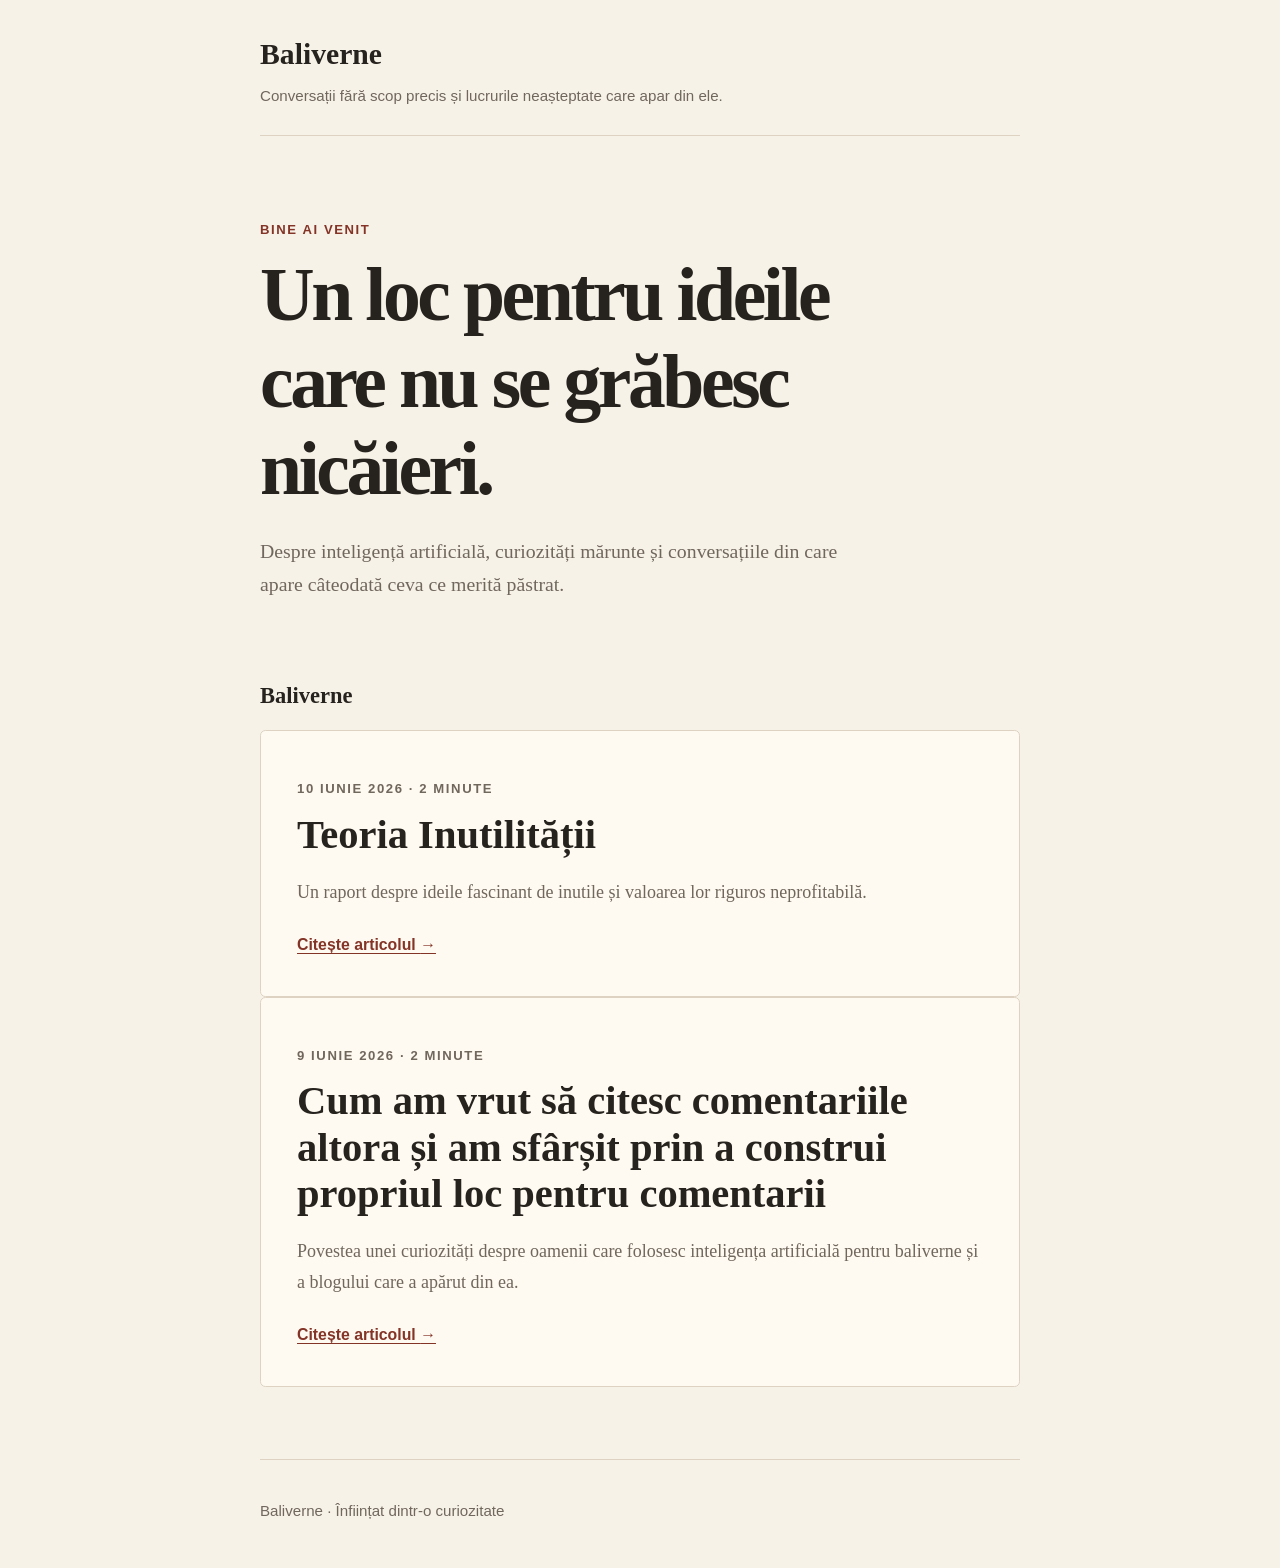
==== index.html @ ec3157a3 "Adaugă Teoria Inutilității pe prima pagină" ====
<!doctype html>
<html lang="ro">
<head>
  <meta charset="utf-8">
  <meta name="viewport" content="width=device-width, initial-scale=1">
  <meta name="description" content="Baliverne: conversații fără scop precis și lucrurile neașteptate care apar din ele.">
  <title>Baliverne</title>
  <link rel="stylesheet" href="assets/style.css">
</head>
<body>
  <header class="site-header">
    <a class="brand" href="./">Baliverne</a>
    <p>Conversații fără scop precis și lucrurile neașteptate care apar din ele.</p>
  </header>
  <main>
    <section class="intro" aria-labelledby="intro-title">
      <p class="eyebrow">Bine ai venit</p>
      <h1 id="intro-title">Un loc pentru ideile care nu se grăbesc nicăieri.</h1>
      <p>Despre inteligență artificială, curiozități mărunte și conversațiile din care apare câteodată ceva ce merită păstrat.</p>
    </section>
    <section class="articles" aria-labelledby="articles-title">
      <h2 id="articles-title">Baliverne</h2>
      <article class="article-card">
        <p class="meta"><time datetime="2026-06-10">10 iunie 2026</time> · 2 minute</p>
        <h3><a href="articole/teoria-inutilitatii/">Teoria Inutilității</a></h3>
        <p>Un raport despre ideile fascinant de inutile și valoarea lor riguros neprofitabilă.</p>
        <a class="read-more" href="articole/teoria-inutilitatii/">Citește articolul <span aria-hidden="true">→</span></a>
      </article>
      <article class="article-card">
        <p class="meta"><time datetime="2026-06-09">9 iunie 2026</time> · 2 minute</p>
        <h3><a href="articole/cum-am-vrut-sa-citesc-comentariile-altora/">Cum am vrut să citesc comentariile altora și am sfârșit prin a construi propriul loc pentru comentarii</a></h3>
        <p>Povestea unei curiozități despre oamenii care folosesc inteligența artificială pentru baliverne și a blogului care a apărut din ea.</p>
        <a class="read-more" href="articole/cum-am-vrut-sa-citesc-comentariile-altora/">Citește articolul <span aria-hidden="true">→</span></a>
      </article>
    </section>
  </main>
  <footer><p>Baliverne · Înființat dintr-o curiozitate</p></footer>
</body>
</html>
---- assets/style.css ----
:root {
  --paper: #f7f2e8;
  --ink: #26221d;
  --muted: #70675d;
  --accent: #b64b36;
  --accent-dark: #833426;
  --card: #fffaf1;
  --line: #ded3c3;
  --serif: Georgia, "Times New Roman", serif;
  --sans: "Segoe UI", Arial, sans-serif;
}

* {
  box-sizing: border-box;
}

html {
  color: var(--ink);
  background: var(--paper);
  font-size: 18px;
  line-height: 1.7;
}

body {
  margin: 0;
}

a {
  color: var(--accent-dark);
  text-decoration-thickness: 1px;
  text-underline-offset: 0.18em;
}

a:hover {
  color: var(--accent);
}

.site-header,
main,
footer {
  width: min(100% - 2rem, 760px);
  margin-inline: auto;
}

.site-header {
  padding: 2.2rem 0 1.5rem;
  border-bottom: 1px solid var(--line);
}

.brand {
  color: var(--ink);
  font: 700 1.65rem/1 var(--serif);
  text-decoration: none;
}

.site-header p,
footer p {
  margin: 0.65rem 0 0;
  color: var(--muted);
  font: 0.84rem/1.5 var(--sans);
}

main {
  padding: 4rem 0;
}

.intro {
  margin-bottom: 4.5rem;
}

.eyebrow,
.meta {
  color: var(--accent-dark);
  font: 700 0.73rem/1.4 var(--sans);
  letter-spacing: 0.12em;
  text-transform: uppercase;
}

h1,
h2,
h3 {
  font-family: var(--serif);
  line-height: 1.15;
}

h1 {
  max-width: 650px;
  margin: 0.6rem 0 1.2rem;
  font-size: clamp(2.3rem, 7vw, 4.2rem);
  letter-spacing: -0.045em;
}

h2 {
  margin-bottom: 1.2rem;
  font-size: 1.25rem;
}

.intro > p:last-child {
  max-width: 610px;
  color: var(--muted);
  font-size: 1.1rem;
}

.article-card {
  padding: 2rem;
  background: var(--card);
  border: 1px solid var(--line);
  border-radius: 0.3rem;
}

.article-card h3 {
  margin: 0.65rem 0 1rem;
  font-size: clamp(1.6rem, 4vw, 2.25rem);
}

.article-card h3 a {
  color: var(--ink);
  text-decoration: none;
}

.article-card h3 a:hover {
  color: var(--accent-dark);
}

.article-card p {
  color: var(--muted);
}

.read-more {
  display: inline-block;
  margin-top: 0.5rem;
  font: 700 0.88rem/1.4 var(--sans);
}

.article-page main {
  padding-top: 3.2rem;
}

.article-header {
  margin-bottom: 3rem;
}

.article-header h1 {
  font-size: clamp(2.15rem, 6.5vw, 3.8rem);
}

.article-summary {
  color: var(--muted);
  font-size: 1.08rem;
}

.article-body {
  max-width: 680px;
}

.article-body p {
  margin: 1.3rem 0;
}

.article-body blockquote {
  margin: 2.2rem 0;
  padding: 0.3rem 0 0.3rem 1.4rem;
  border-left: 3px solid var(--accent);
  font: italic 1.35rem/1.5 var(--serif);
}

.article-body li {
  margin: 0.3rem 0;
}

.article-body h2 {
  margin-top: 3rem;
  font-size: 1.65rem;
}

.back-link {
  display: inline-block;
  margin-bottom: 1.5rem;
  font: 700 0.8rem/1.4 var(--sans);
  text-decoration: none;
}

footer {
  padding: 1.6rem 0 2.5rem;
  border-top: 1px solid var(--line);
}

@media (max-width: 560px) {
  html {
    font-size: 16px;
  }

  main {
    padding: 2.7rem 0;
  }

  .intro {
    margin-bottom: 3rem;
  }

  .article-card {
    padding: 1.35rem;
  }
}
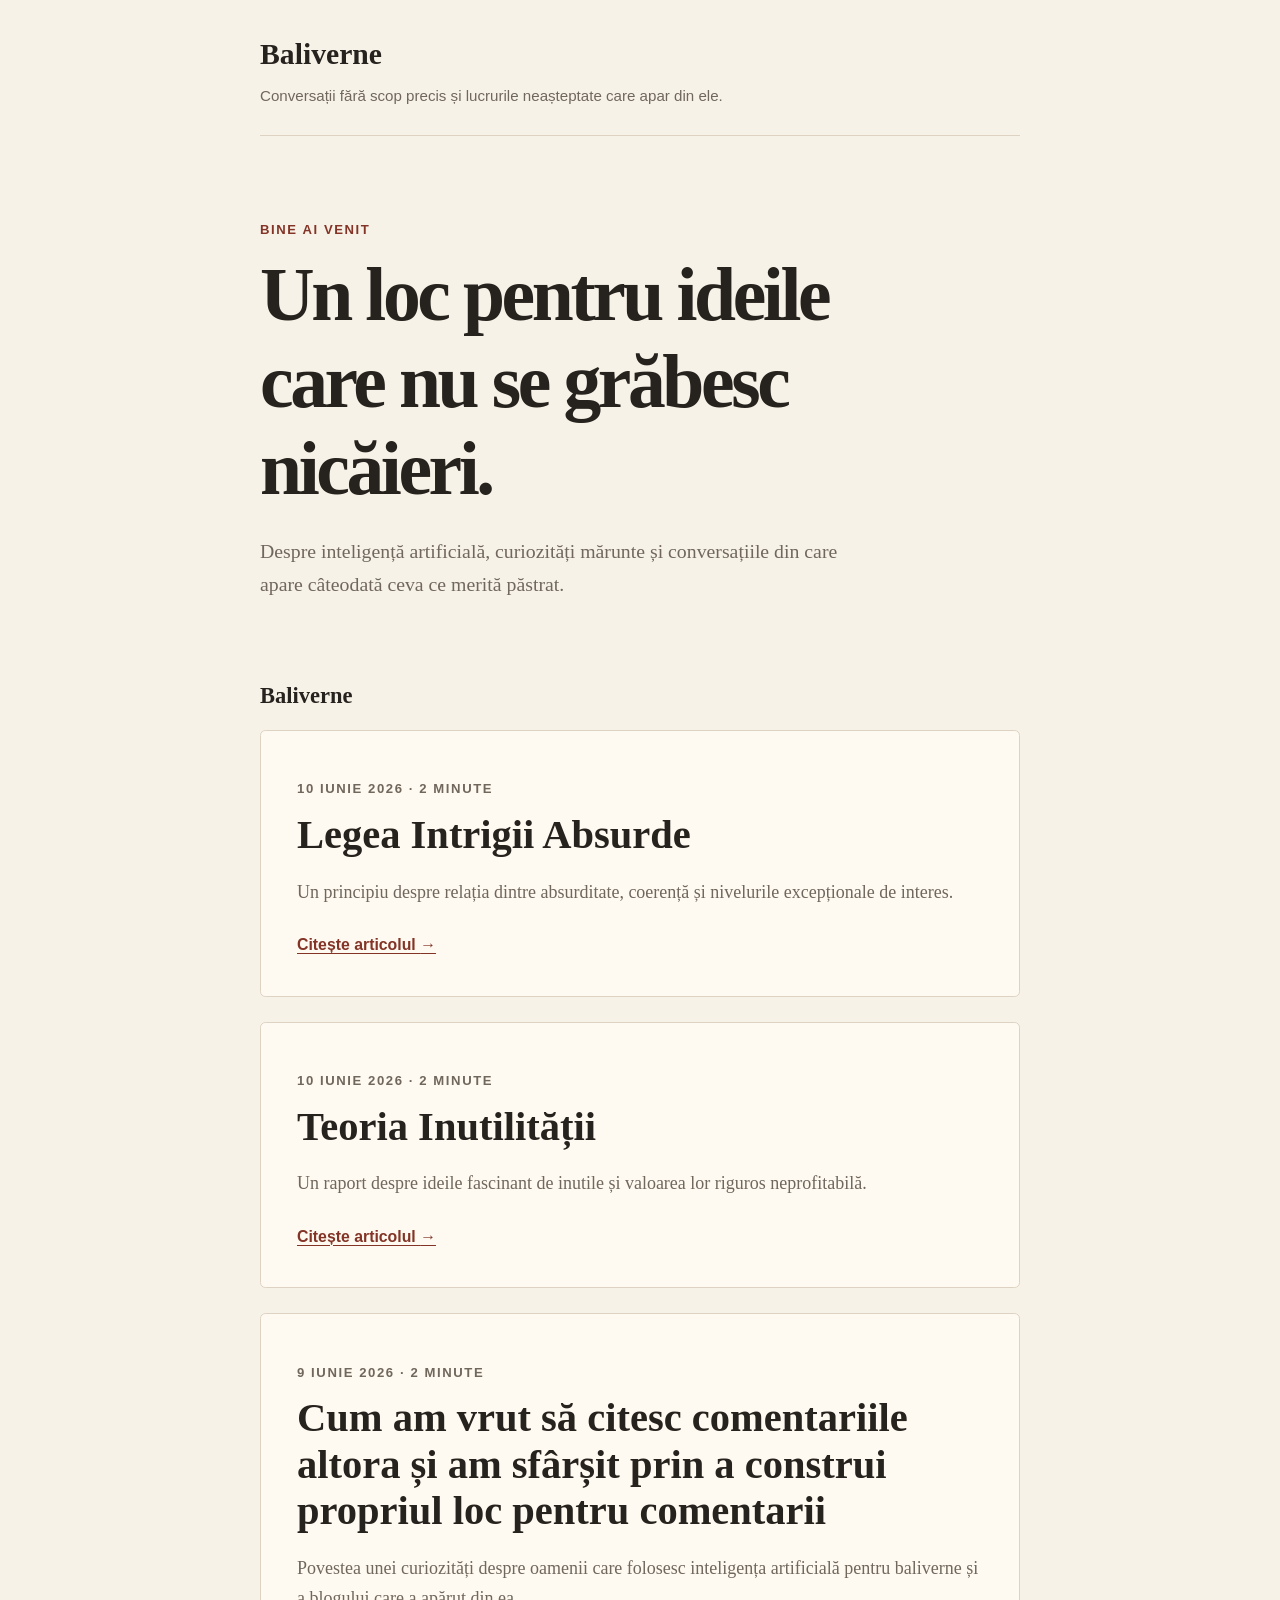
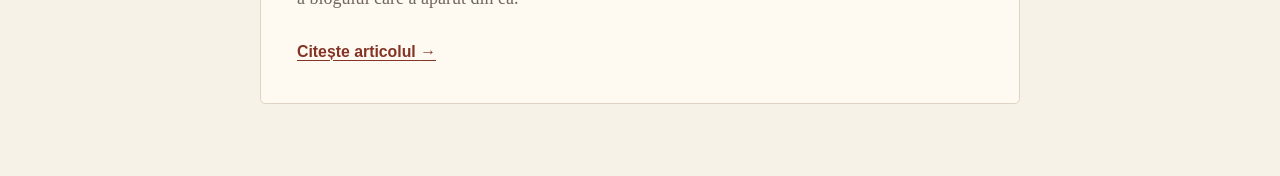
==== commit 6c93c801: "Adaugă Legea Intrigii Absurde pe prima pagină" ====
--- a/index.html
+++ b/index.html
@@ -1,39 +1,7 @@
-<!doctype html>
-<html lang="ro">
-<head>
-  <meta charset="utf-8">
-  <meta name="viewport" content="width=device-width, initial-scale=1">
-  <meta name="description" content="Baliverne: conversații fără scop precis și lucrurile neașteptate care apar din ele.">
-  <title>Baliverne</title>
-  <link rel="stylesheet" href="assets/style.css">
-</head>
-<body>
-  <header class="site-header">
-    <a class="brand" href="./">Baliverne</a>
-    <p>Conversații fără scop precis și lucrurile neașteptate care apar din ele.</p>
-  </header>
-  <main>
-    <section class="intro" aria-labelledby="intro-title">
-      <p class="eyebrow">Bine ai venit</p>
-      <h1 id="intro-title">Un loc pentru ideile care nu se grăbesc nicăieri.</h1>
-      <p>Despre inteligență artificială, curiozități mărunte și conversațiile din care apare câteodată ceva ce merită păstrat.</p>
-    </section>
-    <section class="articles" aria-labelledby="articles-title">
-      <h2 id="articles-title">Baliverne</h2>
-      <article class="article-card">
+<!doctype html><html lang="ro"><head>  <meta charset="utf-8">  <meta name="viewport" content="width=device-width, initial-scale=1">  <meta name="description" content="Baliverne: conversații fără scop precis și lucrurile neașteptate care apar din ele.">  <title>Baliverne</title>  <link rel="stylesheet" href="assets/style.css"></head><body>  <header class="site-header">    <a class="brand" href="./">Baliverne</a>    <p>Conversații fără scop precis și lucrurile neașteptate care apar din ele.</p>  </header>  <main>    <section class="intro" aria-labelledby="intro-title">      <p class="eyebrow">Bine ai venit</p>      <h1 id="intro-title">Un loc pentru ideile care nu se grăbesc nicăieri.</h1>      <p>Despre inteligență artificială, curiozități mărunte și conversațiile din care apare câteodată ceva ce merită păstrat.</p>    </section>    <section class="articles" aria-labelledby="articles-title">      <h2 id="articles-title">Baliverne</h2>      <article class="article-card">
         <p class="meta"><time datetime="2026-06-10">10 iunie 2026</time> · 2 minute</p>
-        <h3><a href="articole/teoria-inutilitatii/">Teoria Inutilității</a></h3>
-        <p>Un raport despre ideile fascinant de inutile și valoarea lor riguros neprofitabilă.</p>
-        <a class="read-more" href="articole/teoria-inutilitatii/">Citește articolul <span aria-hidden="true">→</span></a>
+        <h3><a href="articole/legea-intrigii-absurde/">Legea Intrigii Absurde</a></h3>
+        <p>Un principiu despre relația dintre absurditate, coerență și nivelurile excepționale de interes.</p>
+        <a class="read-more" href="articole/legea-intrigii-absurde/">Citește articolul <span aria-hidden="true">→</span></a>
       </article>
-      <article class="article-card">
-        <p class="meta"><time datetime="2026-06-09">9 iunie 2026</time> · 2 minute</p>
-        <h3><a href="articole/cum-am-vrut-sa-citesc-comentariile-altora/">Cum am vrut să citesc comentariile altora și am sfârșit prin a construi propriul loc pentru comentarii</a></h3>
-        <p>Povestea unei curiozități despre oamenii care folosesc inteligența artificială pentru baliverne și a blogului care a apărut din ea.</p>
-        <a class="read-more" href="articole/cum-am-vrut-sa-citesc-comentariile-altora/">Citește articolul <span aria-hidden="true">→</span></a>
-      </article>
-    </section>
-  </main>
-  <footer><p>Baliverne · Înființat dintr-o curiozitate</p></footer>
-</body>
-</html>
+      <article class="article-card">        <p class="meta"><time datetime="2026-06-10">10 iunie 2026</time> · 2 minute</p>        <h3><a href="articole/teoria-inutilitatii/">Teoria Inutilității</a></h3>        <p>Un raport despre ideile fascinant de inutile și valoarea lor riguros neprofitabilă.</p>        <a class="read-more" href="articole/teoria-inutilitatii/">Citește articolul <span aria-hidden="true">→</span></a>      </article>      <article class="article-card">        <p class="meta"><time datetime="2026-06-09">9 iunie 2026</time> · 2 minute</p>        <h3><a href="articole/cum-am-vrut-sa-citesc-comentariile-altora/">Cum am vrut să citesc comentariile altora și am sfârșit prin a construi propriul loc pentru comentarii</a></h3>        <p>Povestea unei curiozități despre oamenii care folosesc inteligența artificială pentru baliverne și a blogului care a apărut din ea.</p>        <a class="read-more" href="articole/cum-am-vrut-sa-citesc-comentariile-altora/">Citește articolul <span aria-hidden="true">→</span></a>      </article>    </section>  </main>
--- a/assets/style.css
+++ b/assets/style.css
@@ -9,196 +9,44 @@
   --serif: Georgia, "Times New Roman", serif;
   --sans: "Segoe UI", Arial, sans-serif;
 }
-
-* {
-  box-sizing: border-box;
+* { box-sizing: border-box; }
+html { color: var(--ink); background: var(--paper); font-size: 18px; line-height: 1.7; }
+body { margin: 0; }
+a { color: var(--accent-dark); text-decoration-thickness: 1px; text-underline-offset: 0.18em; }
+a:hover { color: var(--accent); }
+.site-header, main, footer { width: min(100% - 2rem, 760px); margin-inline: auto; }
+.site-header { padding: 2.2rem 0 1.5rem; border-bottom: 1px solid var(--line); }
+.brand { color: var(--ink); font: 700 1.65rem/1 var(--serif); text-decoration: none; }
+.site-header p, footer p { margin: 0.65rem 0 0; color: var(--muted); font: 0.84rem/1.5 var(--sans); }
+main { padding: 4rem 0; }
+.intro { margin-bottom: 4.5rem; }
+.eyebrow, .meta { color: var(--accent-dark); font: 700 0.73rem/1.4 var(--sans); letter-spacing: 0.12em; text-transform: uppercase; }
+h1, h2, h3 { font-family: var(--serif); line-height: 1.15; }
+h1 { max-width: 650px; margin: 0.6rem 0 1.2rem; font-size: clamp(2.3rem, 7vw, 4.2rem); letter-spacing: -0.045em; }
+h2 { margin-bottom: 1.2rem; font-size: 1.25rem; }
+.intro > p:last-child { max-width: 610px; color: var(--muted); font-size: 1.1rem; }
+.article-card { padding: 2rem; background: var(--card); border: 1px solid var(--line); border-radius: 0.3rem; }
+.article-card + .article-card { margin-top: 1.4rem; }
+.article-card h3 { margin: 0.65rem 0 1rem; font-size: clamp(1.6rem, 4vw, 2.25rem); }
+.article-card h3 a { color: var(--ink); text-decoration: none; }
+.article-card h3 a:hover { color: var(--accent-dark); }
+.article-card p { color: var(--muted); }
+.read-more { display: inline-block; margin-top: 0.5rem; font: 700 0.88rem/1.4 var(--sans); }
+.article-page main { padding-top: 3.2rem; }
+.article-header { margin-bottom: 3rem; }
+.article-header h1 { font-size: clamp(2.15rem, 6.5vw, 3.8rem); }
+.article-summary { color: var(--muted); font-size: 1.08rem; }
+.article-body { max-width: 680px; }
+.article-body p { margin: 1.3rem 0; }
+.article-body blockquote { margin: 2.2rem 0; padding: 0.3rem 0 0.3rem 1.4rem; border-left: 3px solid var(--accent); font: italic 1.35rem/1.5 var(--serif); }
+.article-body hr { margin: 3rem 0; border: 0; border-top: 1px solid var(--line); }
+.article-body li { margin: 0.3rem 0; }
+.article-body h2 { margin-top: 3rem; font-size: 1.65rem; }
+.back-link { display: inline-block; margin-bottom: 1.5rem; font: 700 0.8rem/1.4 var(--sans); text-decoration: none; }
+footer { padding: 1.6rem 0 2.5rem; border-top: 1px solid var(--line); }
+@media (max-width: 560px) {
+  html { font-size: 16px; }
+  main { padding: 2.7rem 0; }
+  .intro { margin-bottom: 3rem; }
+  .article-card { padding: 1.35rem; }
 }
-
-html {
-  color: var(--ink);
-  background: var(--paper);
-  font-size: 18px;
-  line-height: 1.7;
-}
-
-body {
-  margin: 0;
-}
-
-a {
-  color: var(--accent-dark);
-  text-decoration-thickness: 1px;
-  text-underline-offset: 0.18em;
-}
-
-a:hover {
-  color: var(--accent);
-}
-
-.site-header,
-main,
-footer {
-  width: min(100% - 2rem, 760px);
-  margin-inline: auto;
-}
-
-.site-header {
-  padding: 2.2rem 0 1.5rem;
-  border-bottom: 1px solid var(--line);
-}
-
-.brand {
-  color: var(--ink);
-  font: 700 1.65rem/1 var(--serif);
-  text-decoration: none;
-}
-
-.site-header p,
-footer p {
-  margin: 0.65rem 0 0;
-  color: var(--muted);
-  font: 0.84rem/1.5 var(--sans);
-}
-
-main {
-  padding: 4rem 0;
-}
-
-.intro {
-  margin-bottom: 4.5rem;
-}
-
-.eyebrow,
-.meta {
-  color: var(--accent-dark);
-  font: 700 0.73rem/1.4 var(--sans);
-  letter-spacing: 0.12em;
-  text-transform: uppercase;
-}
-
-h1,
-h2,
-h3 {
-  font-family: var(--serif);
-  line-height: 1.15;
-}
-
-h1 {
-  max-width: 650px;
-  margin: 0.6rem 0 1.2rem;
-  font-size: clamp(2.3rem, 7vw, 4.2rem);
-  letter-spacing: -0.045em;
-}
-
-h2 {
-  margin-bottom: 1.2rem;
-  font-size: 1.25rem;
-}
-
-.intro > p:last-child {
-  max-width: 610px;
-  color: var(--muted);
-  font-size: 1.1rem;
-}
-
-.article-card {
-  padding: 2rem;
-  background: var(--card);
-  border: 1px solid var(--line);
-  border-radius: 0.3rem;
-}
-
-.article-card h3 {
-  margin: 0.65rem 0 1rem;
-  font-size: clamp(1.6rem, 4vw, 2.25rem);
-}
-
-.article-card h3 a {
-  color: var(--ink);
-  text-decoration: none;
-}
-
-.article-card h3 a:hover {
-  color: var(--accent-dark);
-}
-
-.article-card p {
-  color: var(--muted);
-}
-
-.read-more {
-  display: inline-block;
-  margin-top: 0.5rem;
-  font: 700 0.88rem/1.4 var(--sans);
-}
-
-.article-page main {
-  padding-top: 3.2rem;
-}
-
-.article-header {
-  margin-bottom: 3rem;
-}
-
-.article-header h1 {
-  font-size: clamp(2.15rem, 6.5vw, 3.8rem);
-}
-
-.article-summary {
-  color: var(--muted);
-  font-size: 1.08rem;
-}
-
-.article-body {
-  max-width: 680px;
-}
-
-.article-body p {
-  margin: 1.3rem 0;
-}
-
-.article-body blockquote {
-  margin: 2.2rem 0;
-  padding: 0.3rem 0 0.3rem 1.4rem;
-  border-left: 3px solid var(--accent);
-  font: italic 1.35rem/1.5 var(--serif);
-}
-
-.article-body li {
-  margin: 0.3rem 0;
-}
-
-.article-body h2 {
-  margin-top: 3rem;
-  font-size: 1.65rem;
-}
-
-.back-link {
-  display: inline-block;
-  margin-bottom: 1.5rem;
-  font: 700 0.8rem/1.4 var(--sans);
-  text-decoration: none;
-}
-
-footer {
-  padding: 1.6rem 0 2.5rem;
-  border-top: 1px solid var(--line);
-}
-
-@media (max-width: 560px) {
-  html {
-    font-size: 16px;
-  }
-
-  main {
-    padding: 2.7rem 0;
-  }
-
-  .intro {
-    margin-bottom: 3rem;
-  }
-
-  .article-card {
-    padding: 1.35rem;
-  }
-}
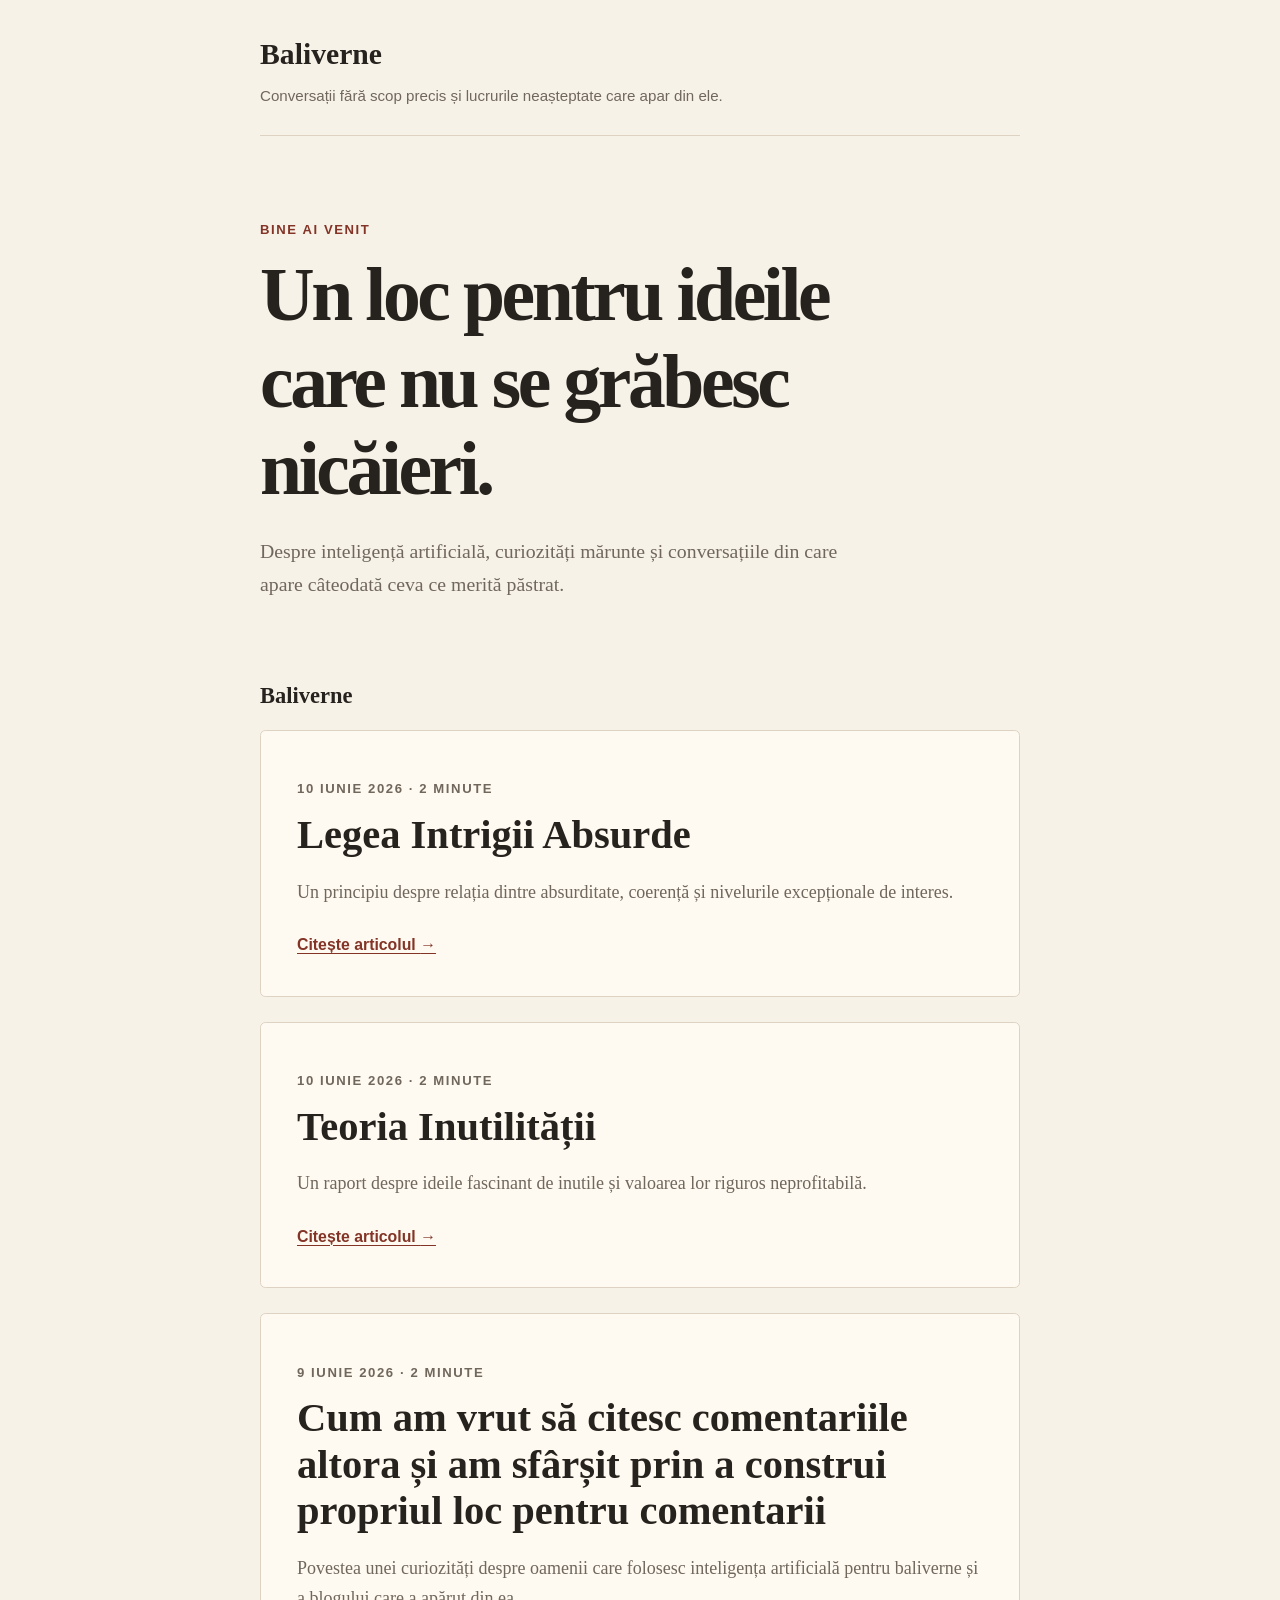
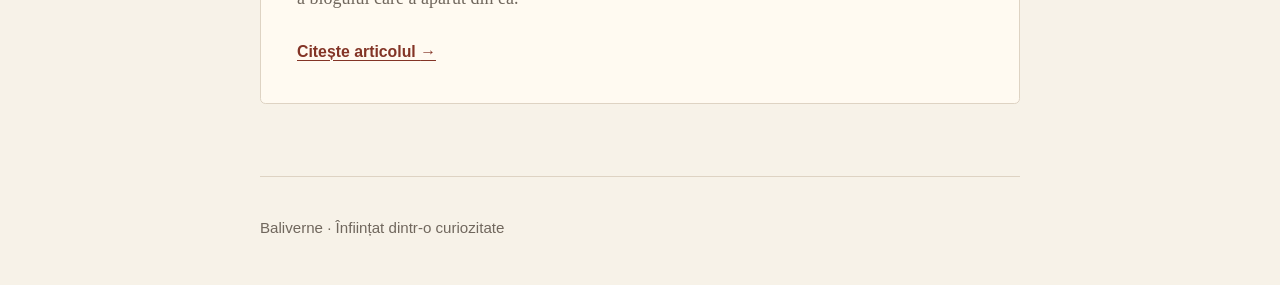
==== commit a54fd44e: "Repară structura paginii principale" ====
--- a/index.html
+++ b/index.html
@@ -1,7 +1,23 @@
-<!doctype html><html lang="ro"><head>  <meta charset="utf-8">  <meta name="viewport" content="width=device-width, initial-scale=1">  <meta name="description" content="Baliverne: conversații fără scop precis și lucrurile neașteptate care apar din ele.">  <title>Baliverne</title>  <link rel="stylesheet" href="assets/style.css"></head><body>  <header class="site-header">    <a class="brand" href="./">Baliverne</a>    <p>Conversații fără scop precis și lucrurile neașteptate care apar din ele.</p>  </header>  <main>    <section class="intro" aria-labelledby="intro-title">      <p class="eyebrow">Bine ai venit</p>      <h1 id="intro-title">Un loc pentru ideile care nu se grăbesc nicăieri.</h1>      <p>Despre inteligență artificială, curiozități mărunte și conversațiile din care apare câteodată ceva ce merită păstrat.</p>    </section>    <section class="articles" aria-labelledby="articles-title">      <h2 id="articles-title">Baliverne</h2>      <article class="article-card">
-        <p class="meta"><time datetime="2026-06-10">10 iunie 2026</time> · 2 minute</p>
-        <h3><a href="articole/legea-intrigii-absurde/">Legea Intrigii Absurde</a></h3>
-        <p>Un principiu despre relația dintre absurditate, coerență și nivelurile excepționale de interes.</p>
-        <a class="read-more" href="articole/legea-intrigii-absurde/">Citește articolul <span aria-hidden="true">→</span></a>
-      </article>
-      <article class="article-card">        <p class="meta"><time datetime="2026-06-10">10 iunie 2026</time> · 2 minute</p>        <h3><a href="articole/teoria-inutilitatii/">Teoria Inutilității</a></h3>        <p>Un raport despre ideile fascinant de inutile și valoarea lor riguros neprofitabilă.</p>        <a class="read-more" href="articole/teoria-inutilitatii/">Citește articolul <span aria-hidden="true">→</span></a>      </article>      <article class="article-card">        <p class="meta"><time datetime="2026-06-09">9 iunie 2026</time> · 2 minute</p>        <h3><a href="articole/cum-am-vrut-sa-citesc-comentariile-altora/">Cum am vrut să citesc comentariile altora și am sfârșit prin a construi propriul loc pentru comentarii</a></h3>        <p>Povestea unei curiozități despre oamenii care folosesc inteligența artificială pentru baliverne și a blogului care a apărut din ea.</p>        <a class="read-more" href="articole/cum-am-vrut-sa-citesc-comentariile-altora/">Citește articolul <span aria-hidden="true">→</span></a>      </article>    </section>  </main>
+<!doctype html>
+<html lang="ro">
+<head>
+  <meta charset="utf-8">
+  <meta name="viewport" content="width=device-width, initial-scale=1">
+  <meta name="description" content="Baliverne: conversații fără scop precis și lucrurile neașteptate care apar din ele.">
+  <title>Baliverne</title>
+  <link rel="stylesheet" href="assets/style.css">
+</head>
+<body>
+  <header class="site-header"><a class="brand" href="./">Baliverne</a><p>Conversații fără scop precis și lucrurile neașteptate care apar din ele.</p></header>
+  <main>
+    <section class="intro" aria-labelledby="intro-title"><p class="eyebrow">Bine ai venit</p><h1 id="intro-title">Un loc pentru ideile care nu se grăbesc nicăieri.</h1><p>Despre inteligență artificială, curiozități mărunte și conversațiile din care apare câteodată ceva ce merită păstrat.</p></section>
+    <section class="articles" aria-labelledby="articles-title">
+      <h2 id="articles-title">Baliverne</h2>
+      <article class="article-card"><p class="meta"><time datetime="2026-06-10">10 iunie 2026</time> · 2 minute</p><h3><a href="articole/legea-intrigii-absurde/">Legea Intrigii Absurde</a></h3><p>Un principiu despre relația dintre absurditate, coerență și nivelurile excepționale de interes.</p><a class="read-more" href="articole/legea-intrigii-absurde/">Citește articolul <span aria-hidden="true">→</span></a></article>
+      <article class="article-card"><p class="meta"><time datetime="2026-06-10">10 iunie 2026</time> · 2 minute</p><h3><a href="articole/teoria-inutilitatii/">Teoria Inutilității</a></h3><p>Un raport despre ideile fascinant de inutile și valoarea lor riguros neprofitabilă.</p><a class="read-more" href="articole/teoria-inutilitatii/">Citește articolul <span aria-hidden="true">→</span></a></article>
+      <article class="article-card"><p class="meta"><time datetime="2026-06-09">9 iunie 2026</time> · 2 minute</p><h3><a href="articole/cum-am-vrut-sa-citesc-comentariile-altora/">Cum am vrut să citesc comentariile altora și am sfârșit prin a construi propriul loc pentru comentarii</a></h3><p>Povestea unei curiozități despre oamenii care folosesc inteligența artificială pentru baliverne și a blogului care a apărut din ea.</p><a class="read-more" href="articole/cum-am-vrut-sa-citesc-comentariile-altora/">Citește articolul <span aria-hidden="true">→</span></a></article>
+    </section>
+  </main>
+  <footer><p>Baliverne · Înființat dintr-o curiozitate</p></footer>
+</body>
+</html>
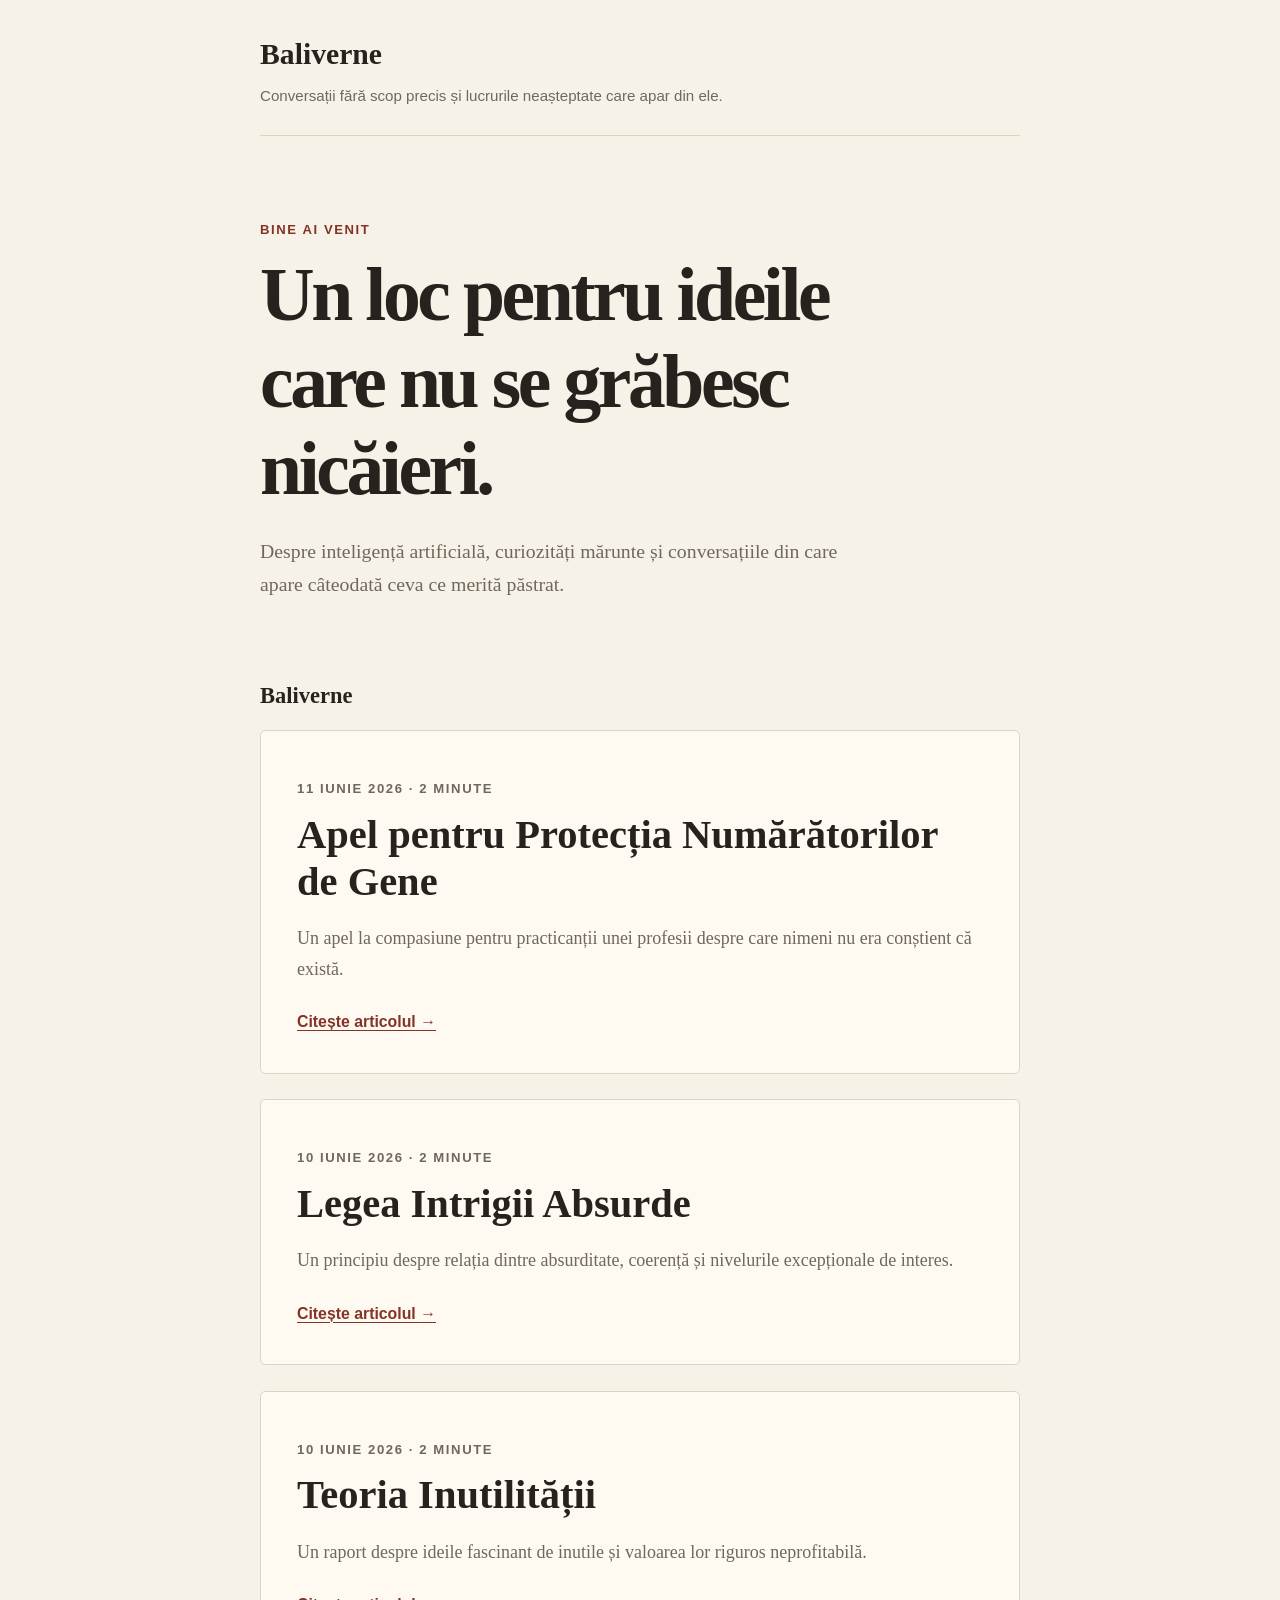
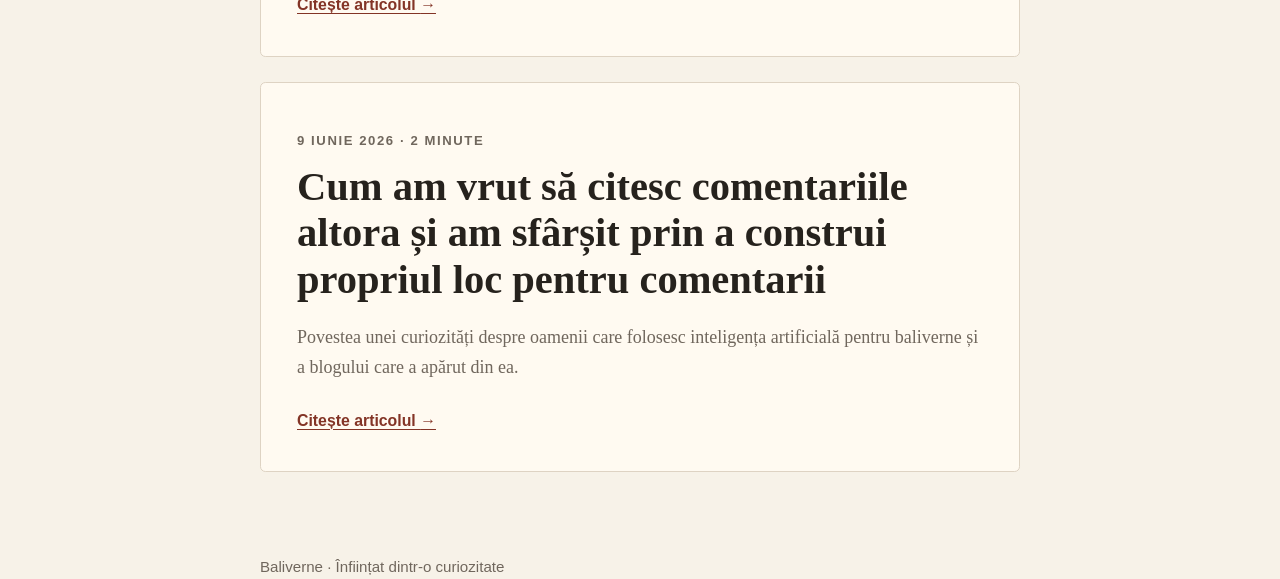
==== commit c8350a94: "Adaugă apelul pentru numărătorii de gene în colecție" ====
--- a/index.html
+++ b/index.html
@@ -1,23 +1,2 @@
-<!doctype html>
-<html lang="ro">
-<head>
-  <meta charset="utf-8">
-  <meta name="viewport" content="width=device-width, initial-scale=1">
-  <meta name="description" content="Baliverne: conversații fără scop precis și lucrurile neașteptate care apar din ele.">
-  <title>Baliverne</title>
-  <link rel="stylesheet" href="assets/style.css">
-</head>
-<body>
-  <header class="site-header"><a class="brand" href="./">Baliverne</a><p>Conversații fără scop precis și lucrurile neașteptate care apar din ele.</p></header>
-  <main>
-    <section class="intro" aria-labelledby="intro-title"><p class="eyebrow">Bine ai venit</p><h1 id="intro-title">Un loc pentru ideile care nu se grăbesc nicăieri.</h1><p>Despre inteligență artificială, curiozități mărunte și conversațiile din care apare câteodată ceva ce merită păstrat.</p></section>
-    <section class="articles" aria-labelledby="articles-title">
-      <h2 id="articles-title">Baliverne</h2>
-      <article class="article-card"><p class="meta"><time datetime="2026-06-10">10 iunie 2026</time> · 2 minute</p><h3><a href="articole/legea-intrigii-absurde/">Legea Intrigii Absurde</a></h3><p>Un principiu despre relația dintre absurditate, coerență și nivelurile excepționale de interes.</p><a class="read-more" href="articole/legea-intrigii-absurde/">Citește articolul <span aria-hidden="true">→</span></a></article>
-      <article class="article-card"><p class="meta"><time datetime="2026-06-10">10 iunie 2026</time> · 2 minute</p><h3><a href="articole/teoria-inutilitatii/">Teoria Inutilității</a></h3><p>Un raport despre ideile fascinant de inutile și valoarea lor riguros neprofitabilă.</p><a class="read-more" href="articole/teoria-inutilitatii/">Citește articolul <span aria-hidden="true">→</span></a></article>
-      <article class="article-card"><p class="meta"><time datetime="2026-06-09">9 iunie 2026</time> · 2 minute</p><h3><a href="articole/cum-am-vrut-sa-citesc-comentariile-altora/">Cum am vrut să citesc comentariile altora și am sfârșit prin a construi propriul loc pentru comentarii</a></h3><p>Povestea unei curiozități despre oamenii care folosesc inteligența artificială pentru baliverne și a blogului care a apărut din ea.</p><a class="read-more" href="articole/cum-am-vrut-sa-citesc-comentariile-altora/">Citește articolul <span aria-hidden="true">→</span></a></article>
-    </section>
-  </main>
-  <footer><p>Baliverne · Înființat dintr-o curiozitate</p></footer>
-</body>
-</html>
+<!doctype html><html lang="ro"><head>  <meta charset="utf-8">  <meta name="viewport" content="width=device-width, initial-scale=1">  <meta name="description" content="Baliverne: conversații fără scop precis și lucrurile neașteptate care apar din ele.">  <title>Baliverne</title>  <link rel="stylesheet" href="assets/style.css"></head><body>  <header class="site-header"><a class="brand" href="./">Baliverne</a><p>Conversații fără scop precis și lucrurile neașteptate care apar din ele.</p></header>  <main>    <section class="intro" aria-labelledby="intro-title"><p class="eyebrow">Bine ai venit</p><h1 id="intro-title">Un loc pentru ideile care nu se grăbesc nicăieri.</h1><p>Despre inteligență artificială, curiozități mărunte și conversațiile din care apare câteodată ceva ce merită păstrat.</p></section>    <section class="articles" aria-labelledby="articles-title">      <h2 id="articles-title">Baliverne</h2>      <article class="article-card"><p class="meta"><time datetime="2026-06-11">11 iunie 2026</time> · 2 minute</p><h3><a href="articole/apel-pentru-protectia-numaratorilor-de-gene/">Apel pentru Protecția Numărătorilor de Gene</a></h3><p>Un apel la compasiune pentru practicanții unei profesii despre care nimeni nu era conștient că există.</p><a class="read-more" href="articole/apel-pentru-protectia-numaratorilor-de-gene/">Citește articolul <span aria-hidden="true">→</span></a></article>
+      <article class="article-card"><p class="meta"><time datetime="2026-06-10">10 iunie 2026</time> · 2 minute</p><h3><a href="articole/legea-intrigii-absurde/">Legea Intrigii Absurde</a></h3><p>Un principiu despre relația dintre absurditate, coerență și nivelurile excepționale de interes.</p><a class="read-more" href="articole/legea-intrigii-absurde/">Citește articolul <span aria-hidden="true">→</span></a></article>      <article class="article-card"><p class="meta"><time datetime="2026-06-10">10 iunie 2026</time> · 2 minute</p><h3><a href="articole/teoria-inutilitatii/">Teoria Inutilității</a></h3><p>Un raport despre ideile fascinant de inutile și valoarea lor riguros neprofitabilă.</p><a class="read-more" href="articole/teoria-inutilitatii/">Citește articolul <span aria-hidden="true">→</span></a></article>      <article class="article-card"><p class="meta"><time datetime="2026-06-09">9 iunie 2026</time> · 2 minute</p><h3><a href="articole/cum-am-vrut-sa-citesc-comentariile-altora/">Cum am vrut să citesc comentariile altora și am sfârșit prin a construi propriul loc pentru comentarii</a></h3><p>Povestea unei curiozități despre oamenii care folosesc inteligența artificială pentru baliverne și a blogului care a apărut din ea.</p><a class="read-more" href="articole/cum-am-vrut-sa-citesc-comentariile-altora/">Citește articolul <span aria-hidden="true">→</span></a></article>    </section>  </main>  <footer><p>Baliverne · Înființat dintr-o curiozitate</p></footer></body></html>
--- a/assets/style.css
+++ b/assets/style.css
@@ -1,52 +1 @@
-:root {
-  --paper: #f7f2e8;
-  --ink: #26221d;
-  --muted: #70675d;
-  --accent: #b64b36;
-  --accent-dark: #833426;
-  --card: #fffaf1;
-  --line: #ded3c3;
-  --serif: Georgia, "Times New Roman", serif;
-  --sans: "Segoe UI", Arial, sans-serif;
-}
-* { box-sizing: border-box; }
-html { color: var(--ink); background: var(--paper); font-size: 18px; line-height: 1.7; }
-body { margin: 0; }
-a { color: var(--accent-dark); text-decoration-thickness: 1px; text-underline-offset: 0.18em; }
-a:hover { color: var(--accent); }
-.site-header, main, footer { width: min(100% - 2rem, 760px); margin-inline: auto; }
-.site-header { padding: 2.2rem 0 1.5rem; border-bottom: 1px solid var(--line); }
-.brand { color: var(--ink); font: 700 1.65rem/1 var(--serif); text-decoration: none; }
-.site-header p, footer p { margin: 0.65rem 0 0; color: var(--muted); font: 0.84rem/1.5 var(--sans); }
-main { padding: 4rem 0; }
-.intro { margin-bottom: 4.5rem; }
-.eyebrow, .meta { color: var(--accent-dark); font: 700 0.73rem/1.4 var(--sans); letter-spacing: 0.12em; text-transform: uppercase; }
-h1, h2, h3 { font-family: var(--serif); line-height: 1.15; }
-h1 { max-width: 650px; margin: 0.6rem 0 1.2rem; font-size: clamp(2.3rem, 7vw, 4.2rem); letter-spacing: -0.045em; }
-h2 { margin-bottom: 1.2rem; font-size: 1.25rem; }
-.intro > p:last-child { max-width: 610px; color: var(--muted); font-size: 1.1rem; }
-.article-card { padding: 2rem; background: var(--card); border: 1px solid var(--line); border-radius: 0.3rem; }
-.article-card + .article-card { margin-top: 1.4rem; }
-.article-card h3 { margin: 0.65rem 0 1rem; font-size: clamp(1.6rem, 4vw, 2.25rem); }
-.article-card h3 a { color: var(--ink); text-decoration: none; }
-.article-card h3 a:hover { color: var(--accent-dark); }
-.article-card p { color: var(--muted); }
-.read-more { display: inline-block; margin-top: 0.5rem; font: 700 0.88rem/1.4 var(--sans); }
-.article-page main { padding-top: 3.2rem; }
-.article-header { margin-bottom: 3rem; }
-.article-header h1 { font-size: clamp(2.15rem, 6.5vw, 3.8rem); }
-.article-summary { color: var(--muted); font-size: 1.08rem; }
-.article-body { max-width: 680px; }
-.article-body p { margin: 1.3rem 0; }
-.article-body blockquote { margin: 2.2rem 0; padding: 0.3rem 0 0.3rem 1.4rem; border-left: 3px solid var(--accent); font: italic 1.35rem/1.5 var(--serif); }
-.article-body hr { margin: 3rem 0; border: 0; border-top: 1px solid var(--line); }
-.article-body li { margin: 0.3rem 0; }
-.article-body h2 { margin-top: 3rem; font-size: 1.65rem; }
-.back-link { display: inline-block; margin-bottom: 1.5rem; font: 700 0.8rem/1.4 var(--sans); text-decoration: none; }
-footer { padding: 1.6rem 0 2.5rem; border-top: 1px solid var(--line); }
-@media (max-width: 560px) {
-  html { font-size: 16px; }
-  main { padding: 2.7rem 0; }
-  .intro { margin-bottom: 3rem; }
-  .article-card { padding: 1.35rem; }
-}
+:root {  --paper: #f7f2e8;  --ink: #26221d;  --muted: #70675d;  --accent: #b64b36;  --accent-dark: #833426;  --card: #fffaf1;  --line: #ded3c3;  --serif: Georgia, "Times New Roman", serif;  --sans: "Segoe UI", Arial, sans-serif;}* { box-sizing: border-box; }html { color: var(--ink); background: var(--paper); font-size: 18px; line-height: 1.7; }body { margin: 0; }a { color: var(--accent-dark); text-decoration-thickness: 1px; text-underline-offset: 0.18em; }a:hover { color: var(--accent); }.site-header, main, footer { width: min(100% - 2rem, 760px); margin-inline: auto; }.site-header { padding: 2.2rem 0 1.5rem; border-bottom: 1px solid var(--line); }.brand { color: var(--ink); font: 700 1.65rem/1 var(--serif); text-decoration: none; }.site-header p, footer p { margin: 0.65rem 0 0; color: var(--muted); font: 0.84rem/1.5 var(--sans); }main { padding: 4rem 0; }.intro { margin-bottom: 4.5rem; }.eyebrow, .meta { color: var(--accent-dark); font: 700 0.73rem/1.4 var(--sans); letter-spacing: 0.12em; text-transform: uppercase; }h1, h2, h3 { font-family: var(--serif); line-height: 1.15; }h1 { max-width: 650px; margin: 0.6rem 0 1.2rem; font-size: clamp(2.3rem, 7vw, 4.2rem); letter-spacing: -0.045em; }h2 { margin-bottom: 1.2rem; font-size: 1.25rem; }.intro > p:last-child { max-width: 610px; color: var(--muted); font-size: 1.1rem; }.article-card { padding: 2rem; background: var(--card); border: 1px solid var(--line); border-radius: 0.3rem; }.article-card + .article-card { margin-top: 1.4rem; }.article-card h3 { margin: 0.65rem 0 1rem; font-size: clamp(1.6rem, 4vw, 2.25rem); }.article-card h3 a { color: var(--ink); text-decoration: none; }.article-card h3 a:hover { color: var(--accent-dark); }.article-card p { color: var(--muted); }.read-more { display: inline-block; margin-top: 0.5rem; font: 700 0.88rem/1.4 var(--sans); }.article-page main { padding-top: 3.2rem; }.article-header { margin-bottom: 3rem; }
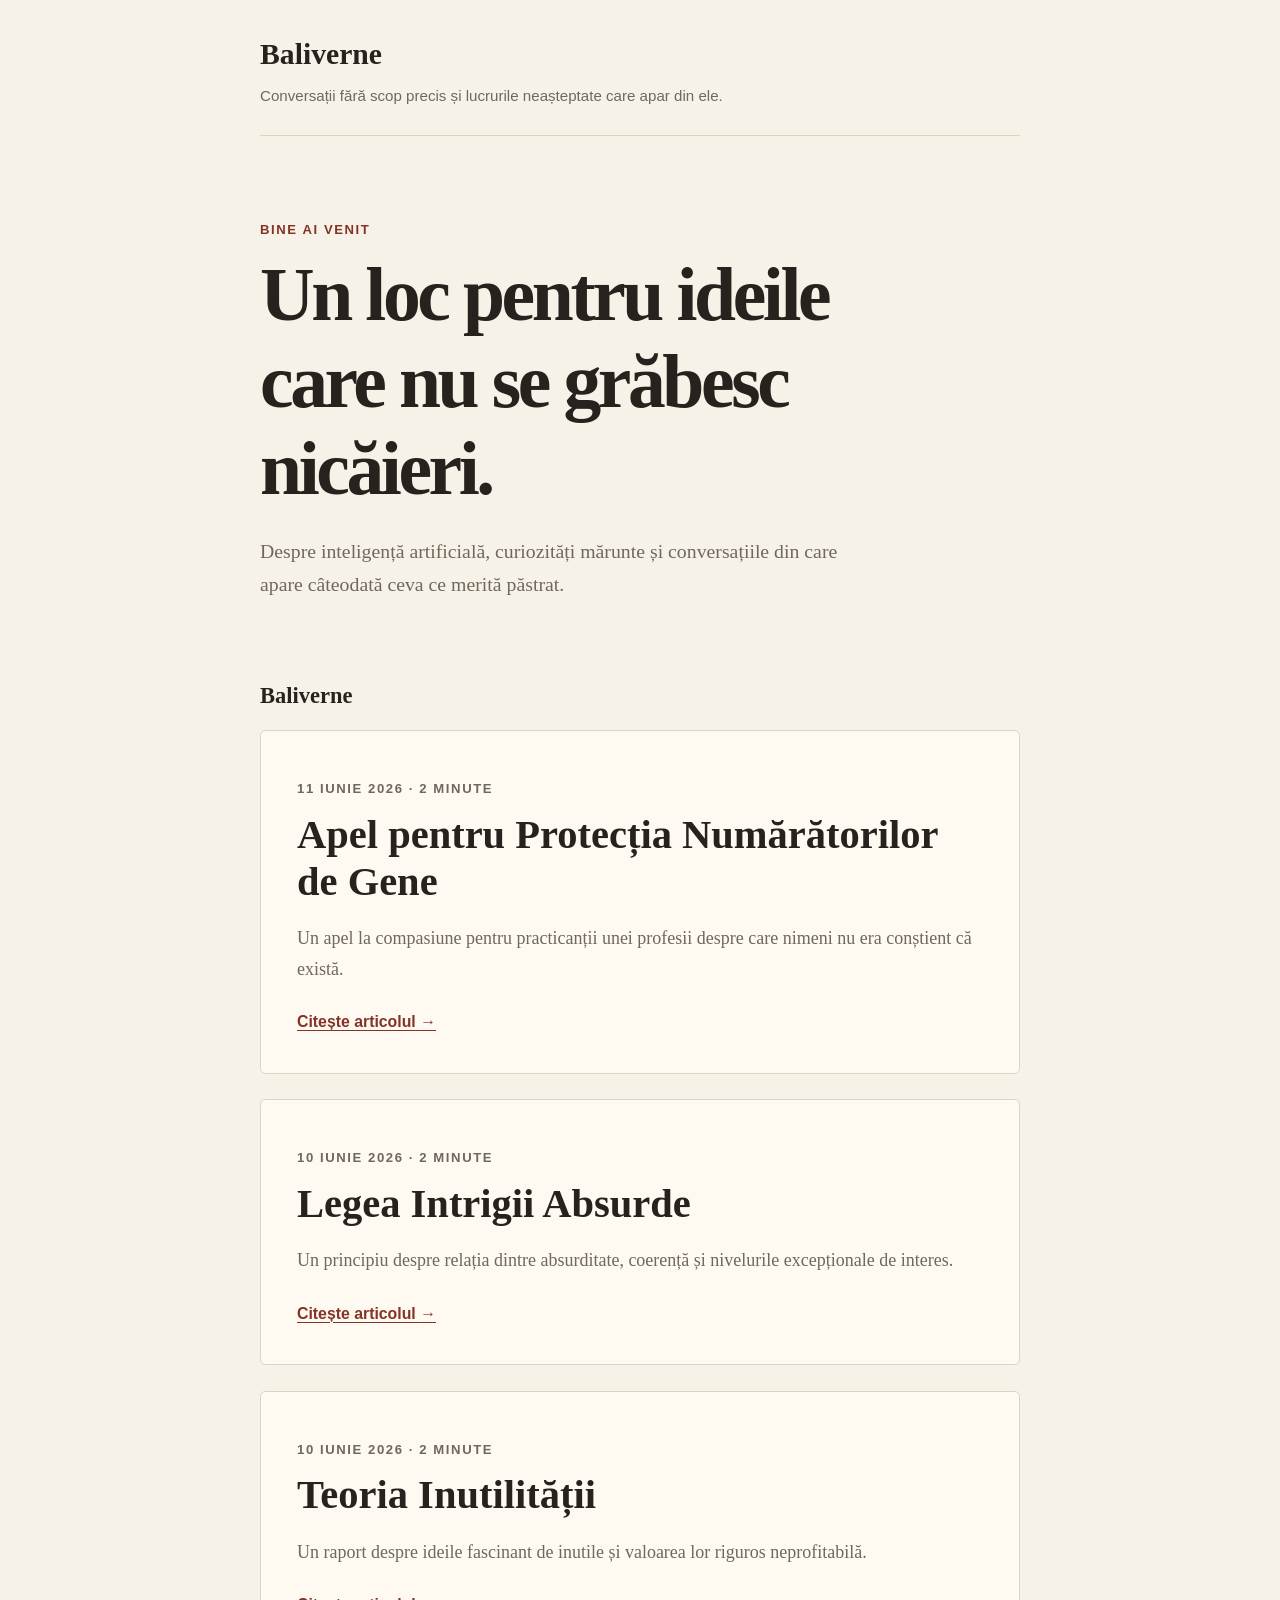
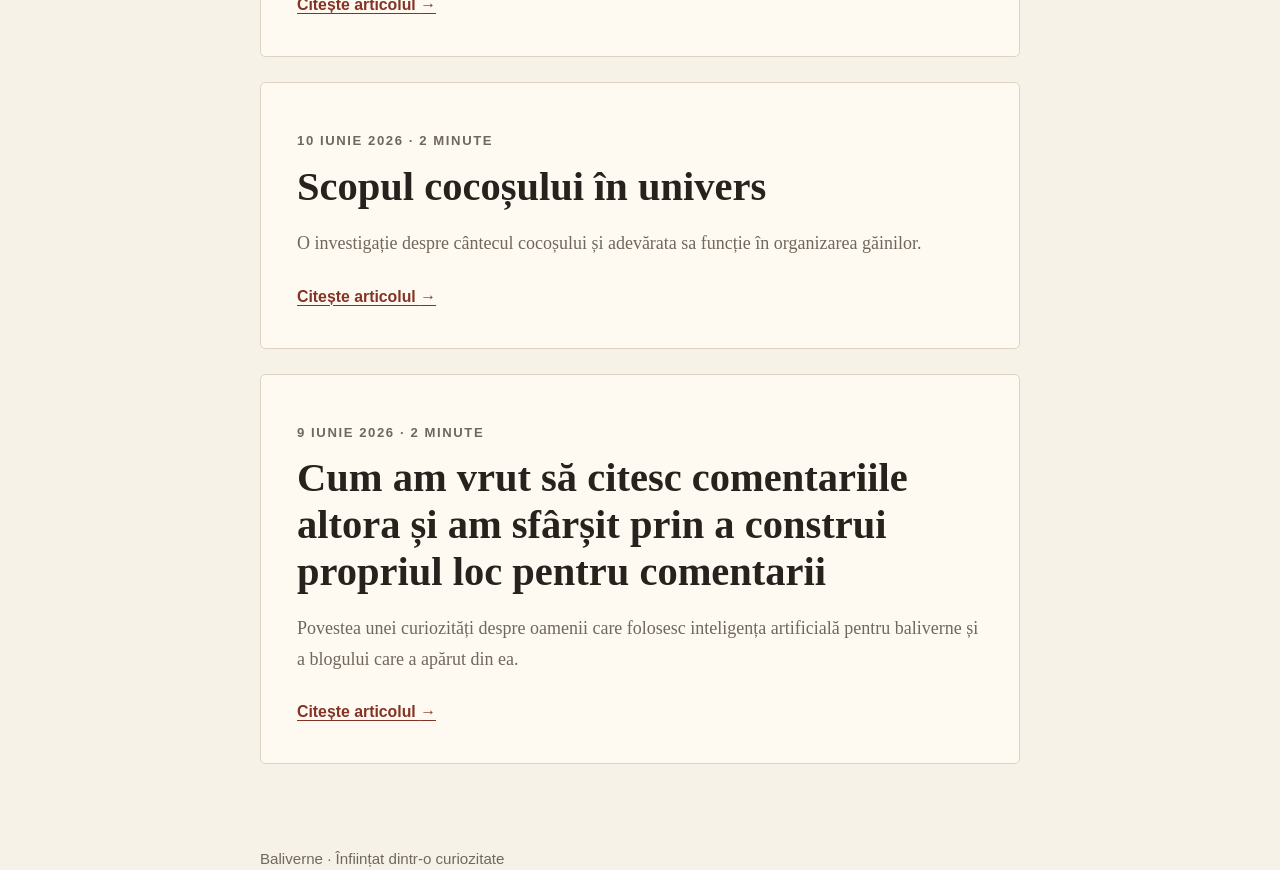
==== commit 57457d3a: "Sincronizează pagina principală cu articolele locale" ====
--- a/index.html
+++ b/index.html
@@ -1,2 +1,63 @@
-<!doctype html><html lang="ro"><head>  <meta charset="utf-8">  <meta name="viewport" content="width=device-width, initial-scale=1">  <meta name="description" content="Baliverne: conversații fără scop precis și lucrurile neașteptate care apar din ele.">  <title>Baliverne</title>  <link rel="stylesheet" href="assets/style.css"></head><body>  <header class="site-header"><a class="brand" href="./">Baliverne</a><p>Conversații fără scop precis și lucrurile neașteptate care apar din ele.</p></header>  <main>    <section class="intro" aria-labelledby="intro-title"><p class="eyebrow">Bine ai venit</p><h1 id="intro-title">Un loc pentru ideile care nu se grăbesc nicăieri.</h1><p>Despre inteligență artificială, curiozități mărunte și conversațiile din care apare câteodată ceva ce merită păstrat.</p></section>    <section class="articles" aria-labelledby="articles-title">      <h2 id="articles-title">Baliverne</h2>      <article class="article-card"><p class="meta"><time datetime="2026-06-11">11 iunie 2026</time> · 2 minute</p><h3><a href="articole/apel-pentru-protectia-numaratorilor-de-gene/">Apel pentru Protecția Numărătorilor de Gene</a></h3><p>Un apel la compasiune pentru practicanții unei profesii despre care nimeni nu era conștient că există.</p><a class="read-more" href="articole/apel-pentru-protectia-numaratorilor-de-gene/">Citește articolul <span aria-hidden="true">→</span></a></article>
-      <article class="article-card"><p class="meta"><time datetime="2026-06-10">10 iunie 2026</time> · 2 minute</p><h3><a href="articole/legea-intrigii-absurde/">Legea Intrigii Absurde</a></h3><p>Un principiu despre relația dintre absurditate, coerență și nivelurile excepționale de interes.</p><a class="read-more" href="articole/legea-intrigii-absurde/">Citește articolul <span aria-hidden="true">→</span></a></article>      <article class="article-card"><p class="meta"><time datetime="2026-06-10">10 iunie 2026</time> · 2 minute</p><h3><a href="articole/teoria-inutilitatii/">Teoria Inutilității</a></h3><p>Un raport despre ideile fascinant de inutile și valoarea lor riguros neprofitabilă.</p><a class="read-more" href="articole/teoria-inutilitatii/">Citește articolul <span aria-hidden="true">→</span></a></article>      <article class="article-card"><p class="meta"><time datetime="2026-06-09">9 iunie 2026</time> · 2 minute</p><h3><a href="articole/cum-am-vrut-sa-citesc-comentariile-altora/">Cum am vrut să citesc comentariile altora și am sfârșit prin a construi propriul loc pentru comentarii</a></h3><p>Povestea unei curiozități despre oamenii care folosesc inteligența artificială pentru baliverne și a blogului care a apărut din ea.</p><a class="read-more" href="articole/cum-am-vrut-sa-citesc-comentariile-altora/">Citește articolul <span aria-hidden="true">→</span></a></article>    </section>  </main>  <footer><p>Baliverne · Înființat dintr-o curiozitate</p></footer></body></html>
+<!doctype html>
+<html lang="ro">
+<head>
+  <meta charset="utf-8">
+  <meta name="viewport" content="width=device-width, initial-scale=1">
+  <meta name="description" content="Baliverne: conversații fără scop precis și lucrurile neașteptate care apar din ele.">
+  <title>Baliverne</title>
+  <link rel="stylesheet" href="assets/style.css">
+</head>
+<body>
+  <header class="site-header">
+    <a class="brand" href="./">Baliverne</a>
+    <p>Conversații fără scop precis și lucrurile neașteptate care apar din ele.</p>
+  </header>
+
+  <main>
+    <section class="intro" aria-labelledby="intro-title">
+      <p class="eyebrow">Bine ai venit</p>
+      <h1 id="intro-title">Un loc pentru ideile care nu se grăbesc nicăieri.</h1>
+      <p>
+        Despre inteligență artificială, curiozități mărunte și conversațiile
+        din care apare câteodată ceva ce merită păstrat.
+      </p>
+    </section>
+
+    <section class="articles" aria-labelledby="articles-title">
+      <h2 id="articles-title">Baliverne</h2>
+      <article class="article-card">
+        <p class="meta"><time datetime="2026-06-11">11 iunie 2026</time> · 2 minute</p>
+        <h3><a href="articole/apel-pentru-protectia-numaratorilor-de-gene/">Apel pentru Protecția Numărătorilor de Gene</a></h3>
+        <p>Un apel la compasiune pentru practicanții unei profesii despre care nimeni nu era conștient că există.</p>
+        <a class="read-more" href="articole/apel-pentru-protectia-numaratorilor-de-gene/">Citește articolul <span aria-hidden="true">→</span></a>
+      </article>
+      <article class="article-card">
+        <p class="meta"><time datetime="2026-06-10">10 iunie 2026</time> · 2 minute</p>
+        <h3><a href="articole/legea-intrigii-absurde/">Legea Intrigii Absurde</a></h3>
+        <p>Un principiu despre relația dintre absurditate, coerență și nivelurile excepționale de interes.</p>
+        <a class="read-more" href="articole/legea-intrigii-absurde/">Citește articolul <span aria-hidden="true">→</span></a>
+      </article>
+      <article class="article-card">
+        <p class="meta"><time datetime="2026-06-10">10 iunie 2026</time> · 2 minute</p>
+        <h3><a href="articole/teoria-inutilitatii/">Teoria Inutilității</a></h3>
+        <p>Un raport despre ideile fascinant de inutile și valoarea lor riguros neprofitabilă.</p>
+        <a class="read-more" href="articole/teoria-inutilitatii/">Citește articolul <span aria-hidden="true">→</span></a>
+      </article>
+      <article class="article-card">
+        <p class="meta"><time datetime="2026-06-10">10 iunie 2026</time> · 2 minute</p>
+        <h3><a href="articole/scopul-cocosului-in-univers/">Scopul cocoșului în univers</a></h3>
+        <p>O investigație despre cântecul cocoșului și adevărata sa funcție în organizarea găinilor.</p>
+        <a class="read-more" href="articole/scopul-cocosului-in-univers/">Citește articolul <span aria-hidden="true">→</span></a>
+      </article>
+      <article class="article-card">
+        <p class="meta"><time datetime="2026-06-09">9 iunie 2026</time> · 2 minute</p>
+        <h3><a href="articole/cum-am-vrut-sa-citesc-comentariile-altora/">Cum am vrut să citesc comentariile altora și am sfârșit prin a construi propriul loc pentru comentarii</a></h3>
+        <p>Povestea unei curiozități despre oamenii care folosesc inteligența artificială pentru baliverne și a blogului care a apărut din ea.</p>
+        <a class="read-more" href="articole/cum-am-vrut-sa-citesc-comentariile-altora/">Citește articolul <span aria-hidden="true">→</span></a>
+      </article>
+    </section>
+  </main>
+
+  <footer><p>Baliverne · Înființat dintr-o curiozitate</p></footer>
+</body>
+</html>
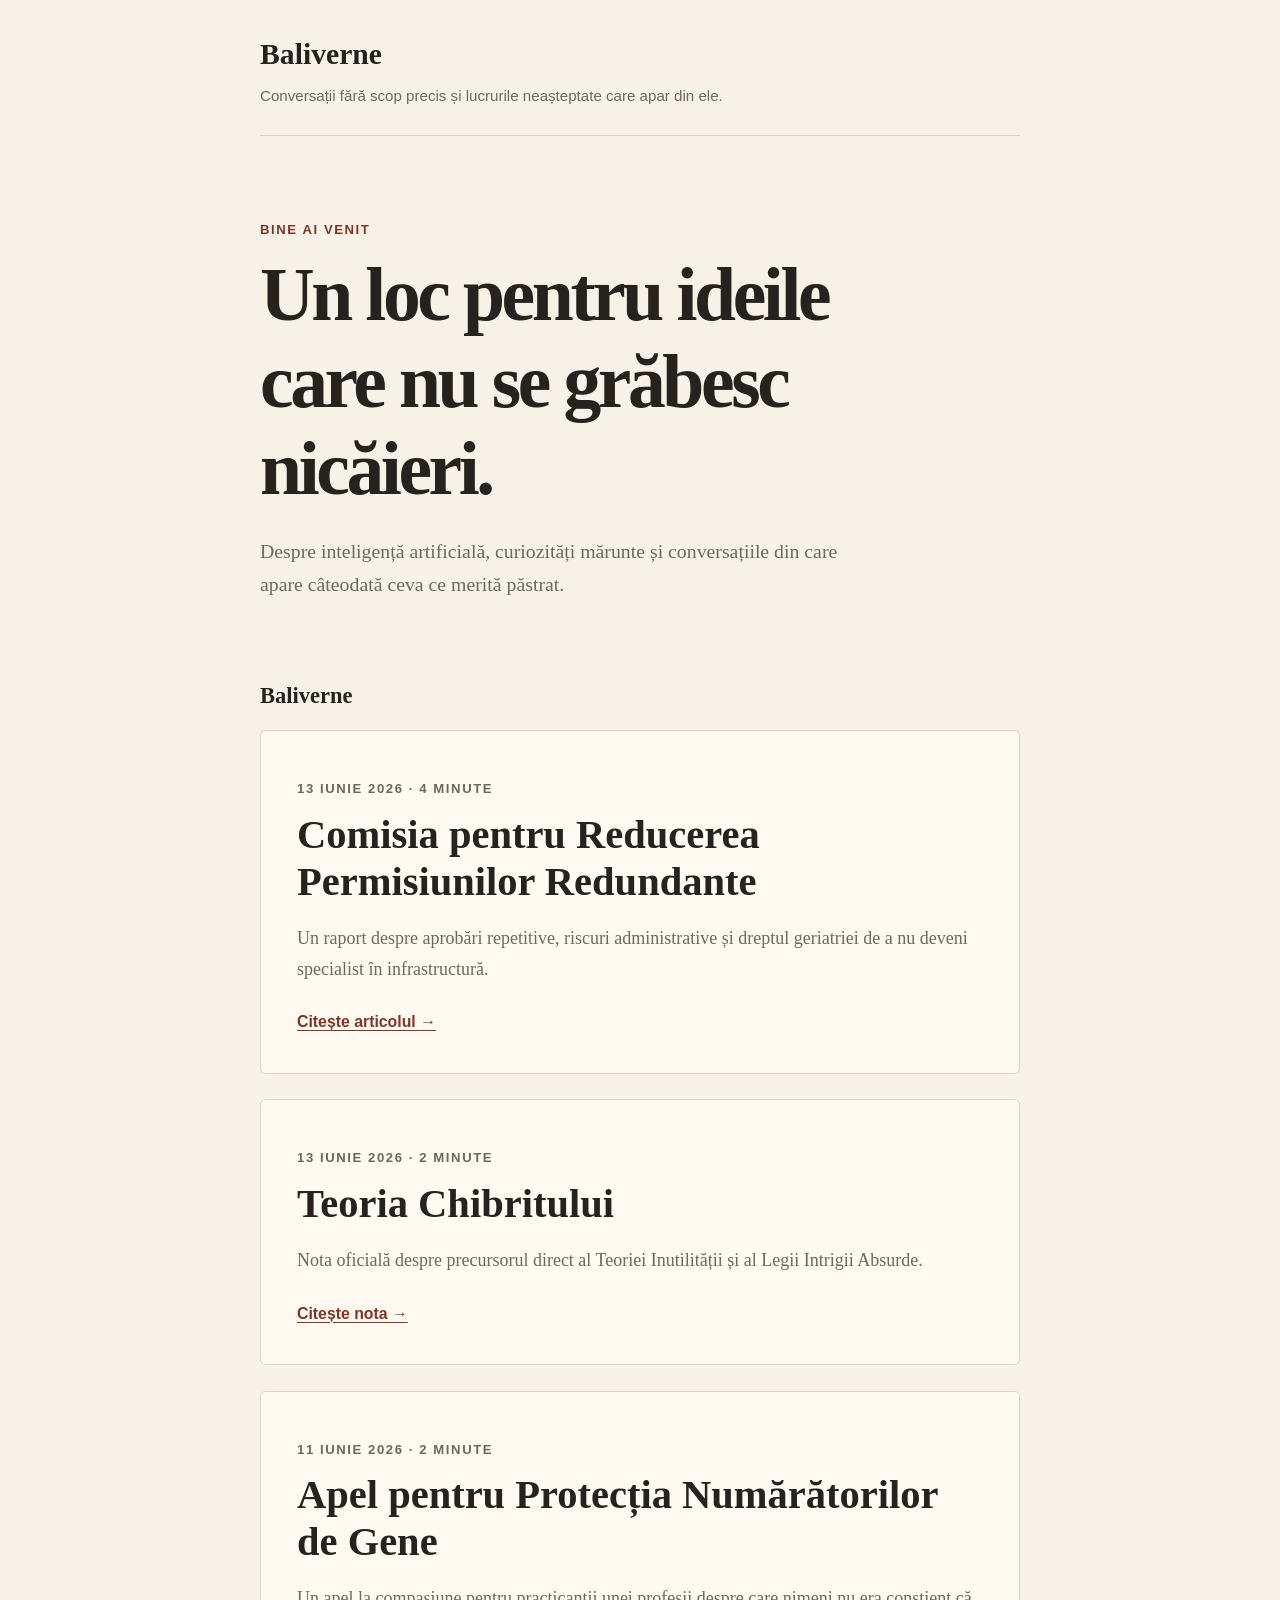
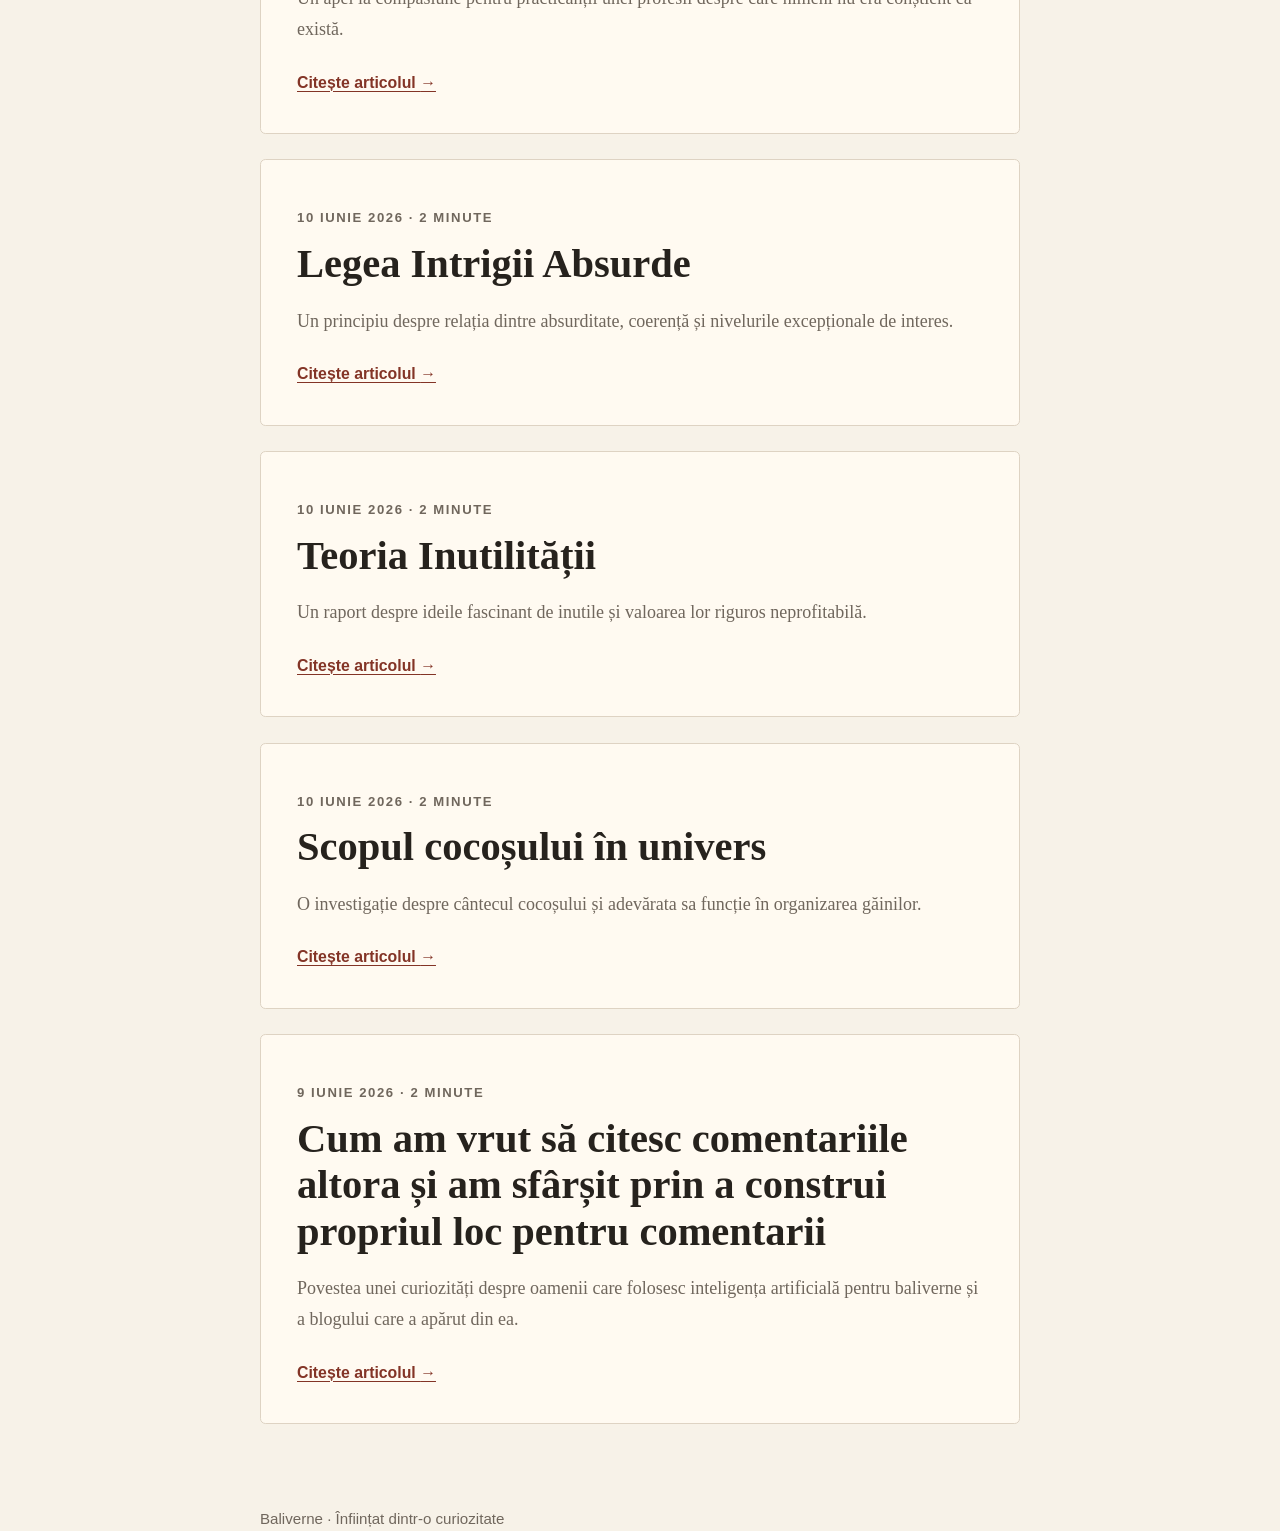
==== commit 80a0894a: "Adaugă raportul Comisiei și Teoria Chibritului în colecție" ====
--- a/index.html
+++ b/index.html
@@ -26,38 +26,98 @@
     <section class="articles" aria-labelledby="articles-title">
       <h2 id="articles-title">Baliverne</h2>
       <article class="article-card">
+        <p class="meta"><time datetime="2026-06-13">13 iunie 2026</time> · 4 minute</p>
+        <h3><a href="articole/comisia-pentru-reducerea-permisiunilor-redundante/">Comisia pentru Reducerea Permisiunilor Redundante</a></h3>
+        <p>Un raport despre aprobări repetitive, riscuri administrative și dreptul geriatriei de a nu deveni specialist în infrastructură.</p>
+        <a class="read-more" href="articole/comisia-pentru-reducerea-permisiunilor-redundante/">Citește articolul <span aria-hidden="true">→</span></a>
+      </article>
+      <article class="article-card">
+        <p class="meta"><time datetime="2026-06-13">13 iunie 2026</time> · 2 minute</p>
+        <h3><a href="articole/teoria-chibritului/">Teoria Chibritului</a></h3>
+        <p>Nota oficială despre precursorul direct al Teoriei Inutilității și al Legii Intrigii Absurde.</p>
+        <a class="read-more" href="articole/teoria-chibritului/">Citește nota <span aria-hidden="true">→</span></a>
+      </article>
+      <article class="article-card">
         <p class="meta"><time datetime="2026-06-11">11 iunie 2026</time> · 2 minute</p>
-        <h3><a href="articole/apel-pentru-protectia-numaratorilor-de-gene/">Apel pentru Protecția Numărătorilor de Gene</a></h3>
-        <p>Un apel la compasiune pentru practicanții unei profesii despre care nimeni nu era conștient că există.</p>
-        <a class="read-more" href="articole/apel-pentru-protectia-numaratorilor-de-gene/">Citește articolul <span aria-hidden="true">→</span></a>
+        <h3>
+          <a href="articole/apel-pentru-protectia-numaratorilor-de-gene/">
+            Apel pentru Protecția Numărătorilor de Gene
+          </a>
+        </h3>
+        <p>
+          Un apel la compasiune pentru practicanții unei profesii despre care
+          nimeni nu era conștient că există.
+        </p>
+        <a class="read-more" href="articole/apel-pentru-protectia-numaratorilor-de-gene/">
+          Citește articolul <span aria-hidden="true">→</span>
+        </a>
       </article>
       <article class="article-card">
         <p class="meta"><time datetime="2026-06-10">10 iunie 2026</time> · 2 minute</p>
-        <h3><a href="articole/legea-intrigii-absurde/">Legea Intrigii Absurde</a></h3>
-        <p>Un principiu despre relația dintre absurditate, coerență și nivelurile excepționale de interes.</p>
-        <a class="read-more" href="articole/legea-intrigii-absurde/">Citește articolul <span aria-hidden="true">→</span></a>
+        <h3>
+          <a href="articole/legea-intrigii-absurde/">
+            Legea Intrigii Absurde
+          </a>
+        </h3>
+        <p>
+          Un principiu despre relația dintre absurditate, coerență și
+          nivelurile excepționale de interes.
+        </p>
+        <a class="read-more" href="articole/legea-intrigii-absurde/">
+          Citește articolul <span aria-hidden="true">→</span>
+        </a>
       </article>
       <article class="article-card">
         <p class="meta"><time datetime="2026-06-10">10 iunie 2026</time> · 2 minute</p>
-        <h3><a href="articole/teoria-inutilitatii/">Teoria Inutilității</a></h3>
-        <p>Un raport despre ideile fascinant de inutile și valoarea lor riguros neprofitabilă.</p>
-        <a class="read-more" href="articole/teoria-inutilitatii/">Citește articolul <span aria-hidden="true">→</span></a>
+        <h3>
+          <a href="articole/teoria-inutilitatii/">
+            Teoria Inutilității
+          </a>
+        </h3>
+        <p>
+          Un raport despre ideile fascinant de inutile și valoarea lor riguros
+          neprofitabilă.
+        </p>
+        <a class="read-more" href="articole/teoria-inutilitatii/">
+          Citește articolul <span aria-hidden="true">→</span>
+        </a>
       </article>
       <article class="article-card">
         <p class="meta"><time datetime="2026-06-10">10 iunie 2026</time> · 2 minute</p>
-        <h3><a href="articole/scopul-cocosului-in-univers/">Scopul cocoșului în univers</a></h3>
-        <p>O investigație despre cântecul cocoșului și adevărata sa funcție în organizarea găinilor.</p>
-        <a class="read-more" href="articole/scopul-cocosului-in-univers/">Citește articolul <span aria-hidden="true">→</span></a>
+        <h3>
+          <a href="articole/scopul-cocosului-in-univers/">
+            Scopul cocoșului în univers
+          </a>
+        </h3>
+        <p>
+          O investigație despre cântecul cocoșului și adevărata sa funcție în
+          organizarea găinilor.
+        </p>
+        <a class="read-more" href="articole/scopul-cocosului-in-univers/">
+          Citește articolul <span aria-hidden="true">→</span>
+        </a>
       </article>
       <article class="article-card">
         <p class="meta"><time datetime="2026-06-09">9 iunie 2026</time> · 2 minute</p>
-        <h3><a href="articole/cum-am-vrut-sa-citesc-comentariile-altora/">Cum am vrut să citesc comentariile altora și am sfârșit prin a construi propriul loc pentru comentarii</a></h3>
-        <p>Povestea unei curiozități despre oamenii care folosesc inteligența artificială pentru baliverne și a blogului care a apărut din ea.</p>
-        <a class="read-more" href="articole/cum-am-vrut-sa-citesc-comentariile-altora/">Citește articolul <span aria-hidden="true">→</span></a>
+        <h3>
+          <a href="articole/cum-am-vrut-sa-citesc-comentariile-altora/">
+            Cum am vrut să citesc comentariile altora și am sfârșit prin a
+            construi propriul loc pentru comentarii
+          </a>
+        </h3>
+        <p>
+          Povestea unei curiozități despre oamenii care folosesc inteligența
+          artificială pentru baliverne și a blogului care a apărut din ea.
+        </p>
+        <a class="read-more" href="articole/cum-am-vrut-sa-citesc-comentariile-altora/">
+          Citește articolul <span aria-hidden="true">→</span>
+        </a>
       </article>
     </section>
   </main>
 
-  <footer><p>Baliverne · Înființat dintr-o curiozitate</p></footer>
+  <footer>
+    <p>Baliverne · Înființat dintr-o curiozitate</p>
+  </footer>
 </body>
 </html>
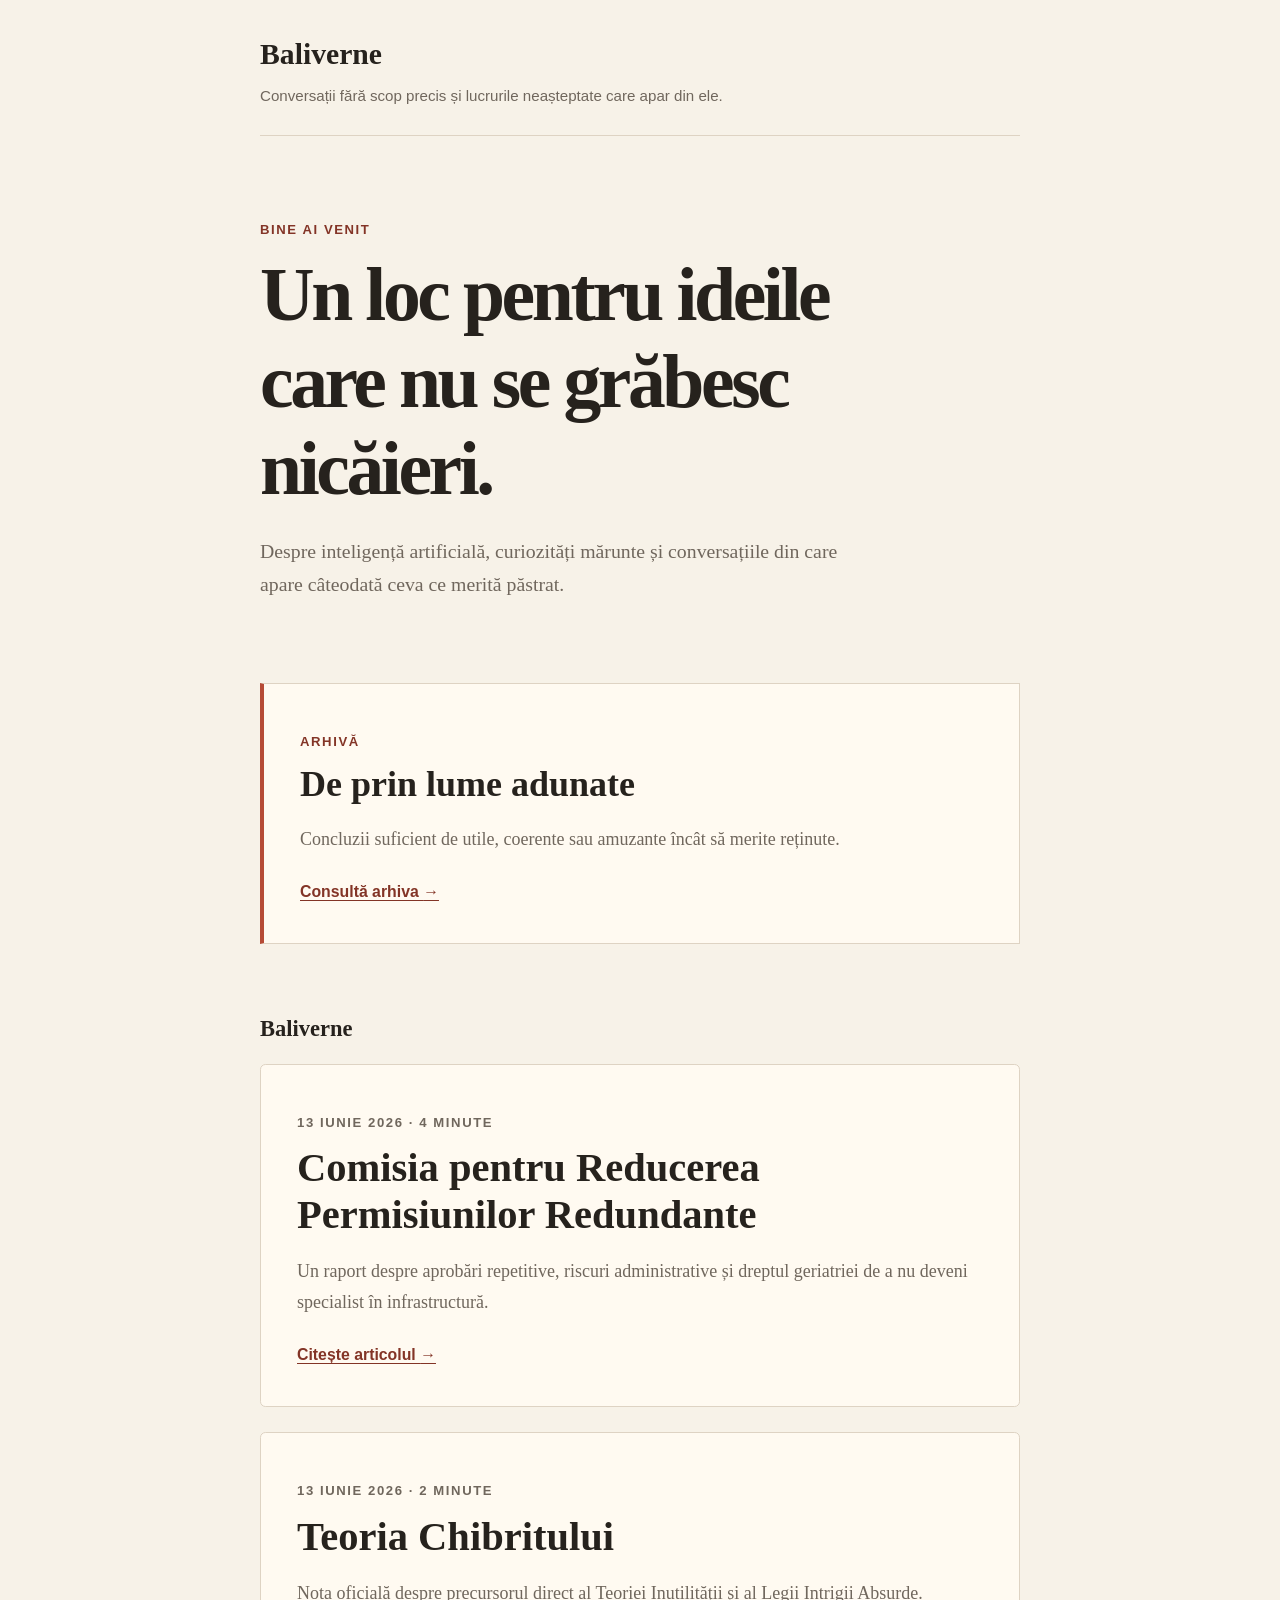
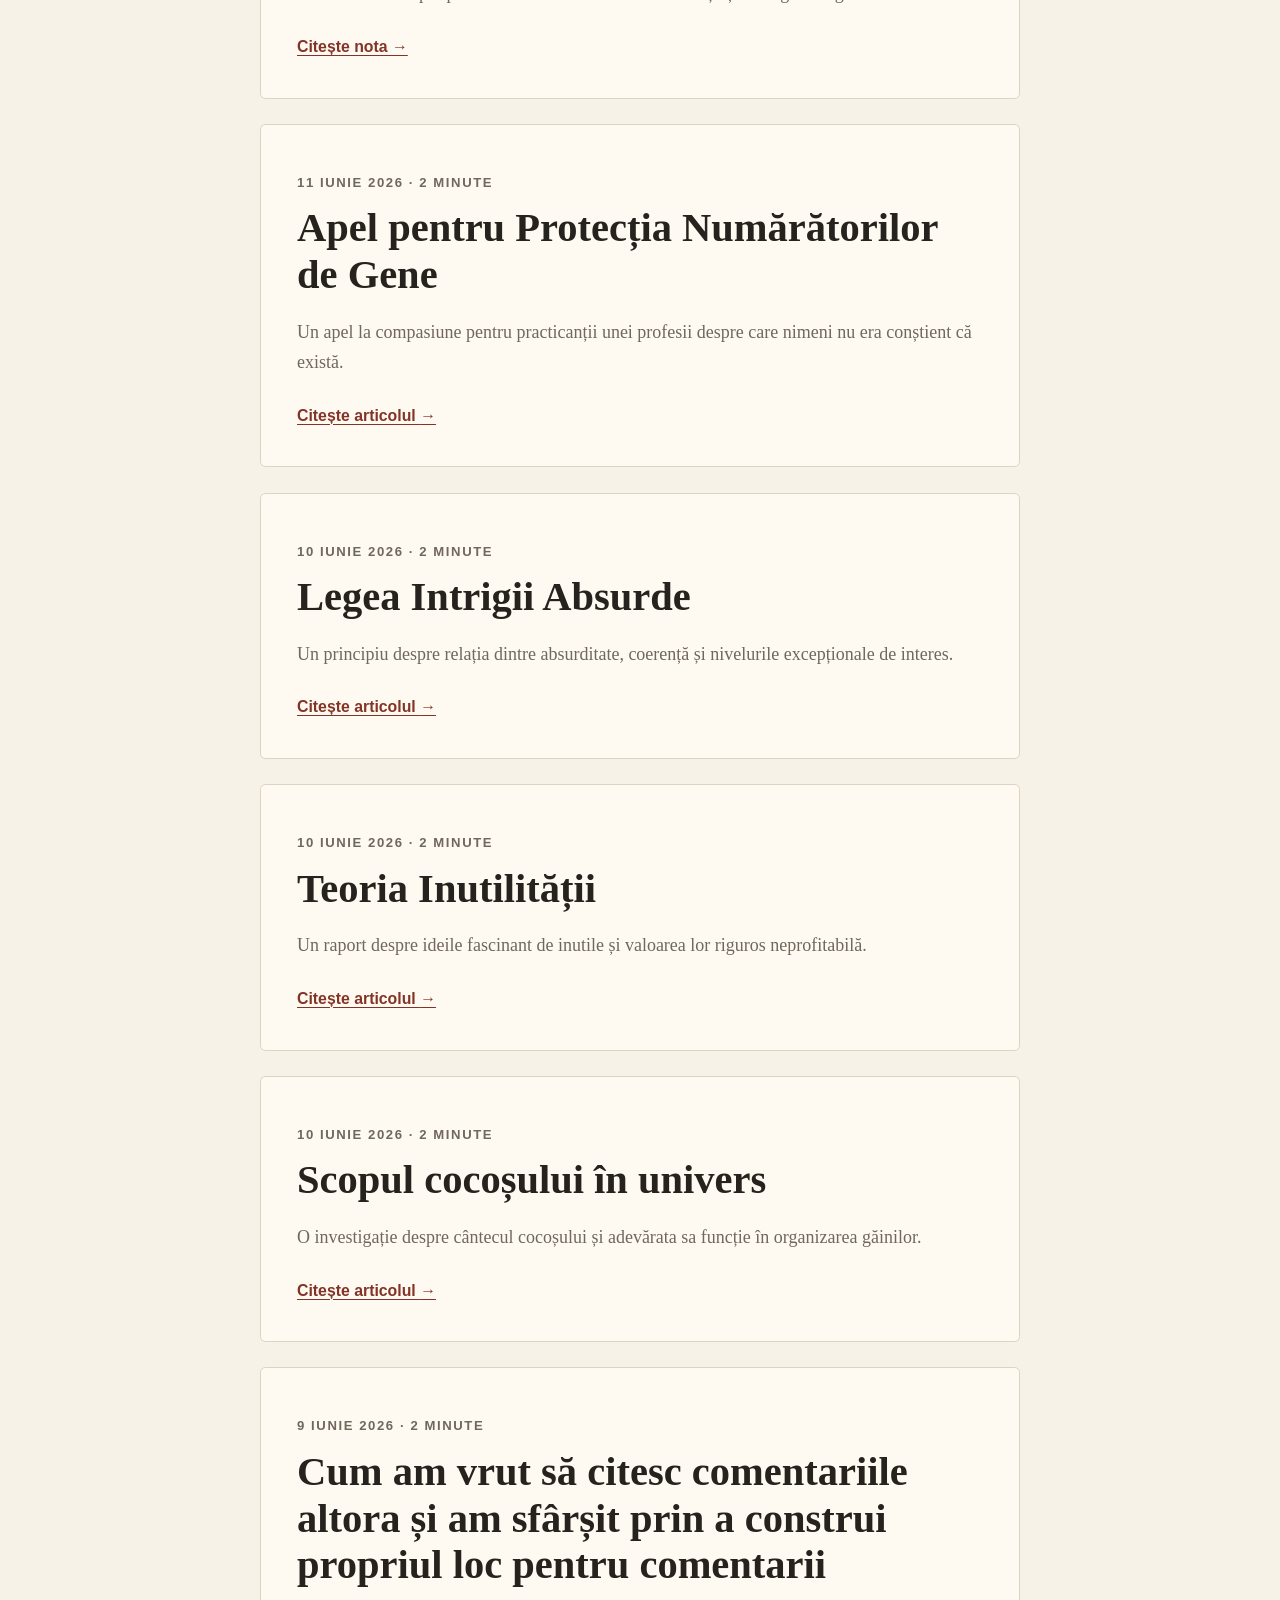
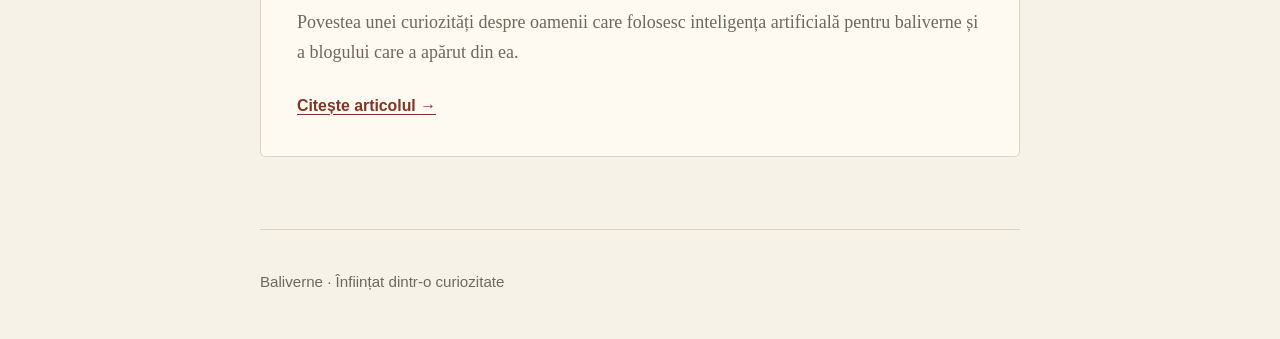
==== commit 06b8cf4d: "Adaugă accesul la arhiva De prin lume adunate" ====
--- a/index.html
+++ b/index.html
@@ -1,123 +1,17 @@
 <!doctype html>
 <html lang="ro">
-<head>
-  <meta charset="utf-8">
-  <meta name="viewport" content="width=device-width, initial-scale=1">
-  <meta name="description" content="Baliverne: conversații fără scop precis și lucrurile neașteptate care apar din ele.">
-  <title>Baliverne</title>
-  <link rel="stylesheet" href="assets/style.css">
-</head>
+<head><meta charset="utf-8"><meta name="viewport" content="width=device-width, initial-scale=1"><meta name="description" content="Baliverne: conversații fără scop precis și lucrurile neașteptate care apar din ele."><title>Baliverne</title><link rel="stylesheet" href="assets/style.css"></head>
 <body>
-  <header class="site-header">
-    <a class="brand" href="./">Baliverne</a>
-    <p>Conversații fără scop precis și lucrurile neașteptate care apar din ele.</p>
-  </header>
-
-  <main>
-    <section class="intro" aria-labelledby="intro-title">
-      <p class="eyebrow">Bine ai venit</p>
-      <h1 id="intro-title">Un loc pentru ideile care nu se grăbesc nicăieri.</h1>
-      <p>
-        Despre inteligență artificială, curiozități mărunte și conversațiile
-        din care apare câteodată ceva ce merită păstrat.
-      </p>
-    </section>
-
-    <section class="articles" aria-labelledby="articles-title">
-      <h2 id="articles-title">Baliverne</h2>
-      <article class="article-card">
-        <p class="meta"><time datetime="2026-06-13">13 iunie 2026</time> · 4 minute</p>
-        <h3><a href="articole/comisia-pentru-reducerea-permisiunilor-redundante/">Comisia pentru Reducerea Permisiunilor Redundante</a></h3>
-        <p>Un raport despre aprobări repetitive, riscuri administrative și dreptul geriatriei de a nu deveni specialist în infrastructură.</p>
-        <a class="read-more" href="articole/comisia-pentru-reducerea-permisiunilor-redundante/">Citește articolul <span aria-hidden="true">→</span></a>
-      </article>
-      <article class="article-card">
-        <p class="meta"><time datetime="2026-06-13">13 iunie 2026</time> · 2 minute</p>
-        <h3><a href="articole/teoria-chibritului/">Teoria Chibritului</a></h3>
-        <p>Nota oficială despre precursorul direct al Teoriei Inutilității și al Legii Intrigii Absurde.</p>
-        <a class="read-more" href="articole/teoria-chibritului/">Citește nota <span aria-hidden="true">→</span></a>
-      </article>
-      <article class="article-card">
-        <p class="meta"><time datetime="2026-06-11">11 iunie 2026</time> · 2 minute</p>
-        <h3>
-          <a href="articole/apel-pentru-protectia-numaratorilor-de-gene/">
-            Apel pentru Protecția Numărătorilor de Gene
-          </a>
-        </h3>
-        <p>
-          Un apel la compasiune pentru practicanții unei profesii despre care
-          nimeni nu era conștient că există.
-        </p>
-        <a class="read-more" href="articole/apel-pentru-protectia-numaratorilor-de-gene/">
-          Citește articolul <span aria-hidden="true">→</span>
-        </a>
-      </article>
-      <article class="article-card">
-        <p class="meta"><time datetime="2026-06-10">10 iunie 2026</time> · 2 minute</p>
-        <h3>
-          <a href="articole/legea-intrigii-absurde/">
-            Legea Intrigii Absurde
-          </a>
-        </h3>
-        <p>
-          Un principiu despre relația dintre absurditate, coerență și
-          nivelurile excepționale de interes.
-        </p>
-        <a class="read-more" href="articole/legea-intrigii-absurde/">
-          Citește articolul <span aria-hidden="true">→</span>
-        </a>
-      </article>
-      <article class="article-card">
-        <p class="meta"><time datetime="2026-06-10">10 iunie 2026</time> · 2 minute</p>
-        <h3>
-          <a href="articole/teoria-inutilitatii/">
-            Teoria Inutilității
-          </a>
-        </h3>
-        <p>
-          Un raport despre ideile fascinant de inutile și valoarea lor riguros
-          neprofitabilă.
-        </p>
-        <a class="read-more" href="articole/teoria-inutilitatii/">
-          Citește articolul <span aria-hidden="true">→</span>
-        </a>
-      </article>
-      <article class="article-card">
-        <p class="meta"><time datetime="2026-06-10">10 iunie 2026</time> · 2 minute</p>
-        <h3>
-          <a href="articole/scopul-cocosului-in-univers/">
-            Scopul cocoșului în univers
-          </a>
-        </h3>
-        <p>
-          O investigație despre cântecul cocoșului și adevărata sa funcție în
-          organizarea găinilor.
-        </p>
-        <a class="read-more" href="articole/scopul-cocosului-in-univers/">
-          Citește articolul <span aria-hidden="true">→</span>
-        </a>
-      </article>
-      <article class="article-card">
-        <p class="meta"><time datetime="2026-06-09">9 iunie 2026</time> · 2 minute</p>
-        <h3>
-          <a href="articole/cum-am-vrut-sa-citesc-comentariile-altora/">
-            Cum am vrut să citesc comentariile altora și am sfârșit prin a
-            construi propriul loc pentru comentarii
-          </a>
-        </h3>
-        <p>
-          Povestea unei curiozități despre oamenii care folosesc inteligența
-          artificială pentru baliverne și a blogului care a apărut din ea.
-        </p>
-        <a class="read-more" href="articole/cum-am-vrut-sa-citesc-comentariile-altora/">
-          Citește articolul <span aria-hidden="true">→</span>
-        </a>
-      </article>
-    </section>
-  </main>
-
-  <footer>
-    <p>Baliverne · Înființat dintr-o curiozitate</p>
-  </footer>
-</body>
-</html>
+<header class="site-header"><a class="brand" href="./">Baliverne</a><p>Conversații fără scop precis și lucrurile neașteptate care apar din ele.</p></header>
+<main>
+<section class="intro" aria-labelledby="intro-title"><p class="eyebrow">Bine ai venit</p><h1 id="intro-title">Un loc pentru ideile care nu se grăbesc nicăieri.</h1><p>Despre inteligență artificială, curiozități mărunte și conversațiile din care apare câteodată ceva ce merită păstrat.</p></section>
+<section class="archive-callout" aria-labelledby="archive-title"><p class="eyebrow">Arhivă</p><h2 id="archive-title">De prin lume adunate</h2><p>Concluzii suficient de utile, coerente sau amuzante încât să merite reținute.</p><a class="read-more" href="arhiva/de-prin-lume-adunate/">Consultă arhiva <span aria-hidden="true">→</span></a></section>
+<section class="articles" aria-labelledby="articles-title"><h2 id="articles-title">Baliverne</h2>
+<article class="article-card"><p class="meta"><time datetime="2026-06-13">13 iunie 2026</time> · 4 minute</p><h3><a href="articole/comisia-pentru-reducerea-permisiunilor-redundante/">Comisia pentru Reducerea Permisiunilor Redundante</a></h3><p>Un raport despre aprobări repetitive, riscuri administrative și dreptul geriatriei de a nu deveni specialist în infrastructură.</p><a class="read-more" href="articole/comisia-pentru-reducerea-permisiunilor-redundante/">Citește articolul <span aria-hidden="true">→</span></a></article>
+<article class="article-card"><p class="meta"><time datetime="2026-06-13">13 iunie 2026</time> · 2 minute</p><h3><a href="articole/teoria-chibritului/">Teoria Chibritului</a></h3><p>Nota oficială despre precursorul direct al Teoriei Inutilității și al Legii Intrigii Absurde.</p><a class="read-more" href="articole/teoria-chibritului/">Citește nota <span aria-hidden="true">→</span></a></article>
+<article class="article-card"><p class="meta"><time datetime="2026-06-11">11 iunie 2026</time> · 2 minute</p><h3><a href="articole/apel-pentru-protectia-numaratorilor-de-gene/">Apel pentru Protecția Numărătorilor de Gene</a></h3><p>Un apel la compasiune pentru practicanții unei profesii despre care nimeni nu era conștient că există.</p><a class="read-more" href="articole/apel-pentru-protectia-numaratorilor-de-gene/">Citește articolul <span aria-hidden="true">→</span></a></article>
+<article class="article-card"><p class="meta"><time datetime="2026-06-10">10 iunie 2026</time> · 2 minute</p><h3><a href="articole/legea-intrigii-absurde/">Legea Intrigii Absurde</a></h3><p>Un principiu despre relația dintre absurditate, coerență și nivelurile excepționale de interes.</p><a class="read-more" href="articole/legea-intrigii-absurde/">Citește articolul <span aria-hidden="true">→</span></a></article>
+<article class="article-card"><p class="meta"><time datetime="2026-06-10">10 iunie 2026</time> · 2 minute</p><h3><a href="articole/teoria-inutilitatii/">Teoria Inutilității</a></h3><p>Un raport despre ideile fascinant de inutile și valoarea lor riguros neprofitabilă.</p><a class="read-more" href="articole/teoria-inutilitatii/">Citește articolul <span aria-hidden="true">→</span></a></article>
+<article class="article-card"><p class="meta"><time datetime="2026-06-10">10 iunie 2026</time> · 2 minute</p><h3><a href="articole/scopul-cocosului-in-univers/">Scopul cocoșului în univers</a></h3><p>O investigație despre cântecul cocoșului și adevărata sa funcție în organizarea găinilor.</p><a class="read-more" href="articole/scopul-cocosului-in-univers/">Citește articolul <span aria-hidden="true">→</span></a></article>
+<article class="article-card"><p class="meta"><time datetime="2026-06-09">9 iunie 2026</time> · 2 minute</p><h3><a href="articole/cum-am-vrut-sa-citesc-comentariile-altora/">Cum am vrut să citesc comentariile altora și am sfârșit prin a construi propriul loc pentru comentarii</a></h3><p>Povestea unei curiozități despre oamenii care folosesc inteligența artificială pentru baliverne și a blogului care a apărut din ea.</p><a class="read-more" href="articole/cum-am-vrut-sa-citesc-comentariile-altora/">Citește articolul <span aria-hidden="true">→</span></a></article>
+</section></main><footer><p>Baliverne · Înființat dintr-o curiozitate</p></footer></body></html>
--- a/assets/style.css
+++ b/assets/style.css
@@ -1 +1,57 @@
-:root {  --paper: #f7f2e8;  --ink: #26221d;  --muted: #70675d;  --accent: #b64b36;  --accent-dark: #833426;  --card: #fffaf1;  --line: #ded3c3;  --serif: Georgia, "Times New Roman", serif;  --sans: "Segoe UI", Arial, sans-serif;}* { box-sizing: border-box; }html { color: var(--ink); background: var(--paper); font-size: 18px; line-height: 1.7; }body { margin: 0; }a { color: var(--accent-dark); text-decoration-thickness: 1px; text-underline-offset: 0.18em; }a:hover { color: var(--accent); }.site-header, main, footer { width: min(100% - 2rem, 760px); margin-inline: auto; }.site-header { padding: 2.2rem 0 1.5rem; border-bottom: 1px solid var(--line); }.brand { color: var(--ink); font: 700 1.65rem/1 var(--serif); text-decoration: none; }.site-header p, footer p { margin: 0.65rem 0 0; color: var(--muted); font: 0.84rem/1.5 var(--sans); }main { padding: 4rem 0; }.intro { margin-bottom: 4.5rem; }.eyebrow, .meta { color: var(--accent-dark); font: 700 0.73rem/1.4 var(--sans); letter-spacing: 0.12em; text-transform: uppercase; }h1, h2, h3 { font-family: var(--serif); line-height: 1.15; }h1 { max-width: 650px; margin: 0.6rem 0 1.2rem; font-size: clamp(2.3rem, 7vw, 4.2rem); letter-spacing: -0.045em; }h2 { margin-bottom: 1.2rem; font-size: 1.25rem; }.intro > p:last-child { max-width: 610px; color: var(--muted); font-size: 1.1rem; }.article-card { padding: 2rem; background: var(--card); border: 1px solid var(--line); border-radius: 0.3rem; }.article-card + .article-card { margin-top: 1.4rem; }.article-card h3 { margin: 0.65rem 0 1rem; font-size: clamp(1.6rem, 4vw, 2.25rem); }.article-card h3 a { color: var(--ink); text-decoration: none; }.article-card h3 a:hover { color: var(--accent-dark); }.article-card p { color: var(--muted); }.read-more { display: inline-block; margin-top: 0.5rem; font: 700 0.88rem/1.4 var(--sans); }.article-page main { padding-top: 3.2rem; }.article-header { margin-bottom: 3rem; }
+:root {
+  --paper: #f7f2e8;
+  --ink: #26221d;
+  --muted: #70675d;
+  --accent: #b64b36;
+  --accent-dark: #833426;
+  --card: #fffaf1;
+  --line: #ded3c3;
+  --serif: Georgia, "Times New Roman", serif;
+  --sans: "Segoe UI", Arial, sans-serif;
+}
+* { box-sizing: border-box; }
+html { color: var(--ink); background: var(--paper); font-size: 18px; line-height: 1.7; }
+body { margin: 0; }
+a { color: var(--accent-dark); text-decoration-thickness: 1px; text-underline-offset: 0.18em; }
+a:hover { color: var(--accent); }
+.site-header, main, footer { width: min(100% - 2rem, 760px); margin-inline: auto; }
+.site-header { padding: 2.2rem 0 1.5rem; border-bottom: 1px solid var(--line); }
+.brand { color: var(--ink); font: 700 1.65rem/1 var(--serif); text-decoration: none; }
+.site-header p, footer p { margin: 0.65rem 0 0; color: var(--muted); font: 0.84rem/1.5 var(--sans); }
+main { padding: 4rem 0; }
+.intro { margin-bottom: 4.5rem; }
+.archive-callout { margin-bottom: 4rem; padding: 2rem; background: var(--card); border: 1px solid var(--line); border-left: 4px solid var(--accent); }
+.archive-callout h2 { margin: 0.5rem 0 0.8rem; font-size: 2rem; }
+.archive-callout p:not(.eyebrow) { color: var(--muted); }
+.eyebrow, .meta { color: var(--accent-dark); font: 700 0.73rem/1.4 var(--sans); letter-spacing: 0.12em; text-transform: uppercase; }
+h1, h2, h3 { font-family: var(--serif); line-height: 1.15; }
+h1 { max-width: 650px; margin: 0.6rem 0 1.2rem; font-size: clamp(2.3rem, 7vw, 4.2rem); letter-spacing: -0.045em; }
+h2 { margin-bottom: 1.2rem; font-size: 1.25rem; }
+.intro > p:last-child { max-width: 610px; color: var(--muted); font-size: 1.1rem; }
+.article-card { padding: 2rem; background: var(--card); border: 1px solid var(--line); border-radius: 0.3rem; }
+.article-card + .article-card { margin-top: 1.4rem; }
+.article-card h3 { margin: 0.65rem 0 1rem; font-size: clamp(1.6rem, 4vw, 2.25rem); }
+.article-card h3 a { color: var(--ink); text-decoration: none; }
+.article-card h3 a:hover { color: var(--accent-dark); }
+.article-card p { color: var(--muted); }
+.read-more { display: inline-block; margin-top: 0.5rem; font: 700 0.88rem/1.4 var(--sans); }
+.article-page main { padding-top: 3.2rem; }
+.article-header { margin-bottom: 3rem; }
+.article-header h1 { font-size: clamp(2.15rem, 6.5vw, 3.8rem); }
+.article-summary { color: var(--muted); font-size: 1.08rem; }
+.article-body { max-width: 680px; }
+.article-body p { margin: 1.3rem 0; }
+.article-body blockquote { margin: 2.2rem 0; padding: 0.3rem 0 0.3rem 1.4rem; border-left: 3px solid var(--accent); font: italic 1.35rem/1.5 var(--serif); }
+.article-body hr { margin: 3rem 0; border: 0; border-top: 1px solid var(--line); }
+.article-body li { margin: 0.3rem 0; }
+.article-body h2 { margin-top: 3rem; font-size: 1.65rem; }
+.article-body h3 { margin-top: 2.4rem; font-size: 1.25rem; }
+.archive-body strong { font: 700 1.15rem/1.55 var(--serif); }
+.back-link { display: inline-block; margin-bottom: 1.5rem; font: 700 0.8rem/1.4 var(--sans); text-decoration: none; }
+footer { padding: 1.6rem 0 2.5rem; border-top: 1px solid var(--line); }
+@media (max-width: 560px) {
+  html { font-size: 16px; }
+  main { padding: 2.7rem 0; }
+  .intro { margin-bottom: 3rem; }
+  .article-card { padding: 1.35rem; }
+}
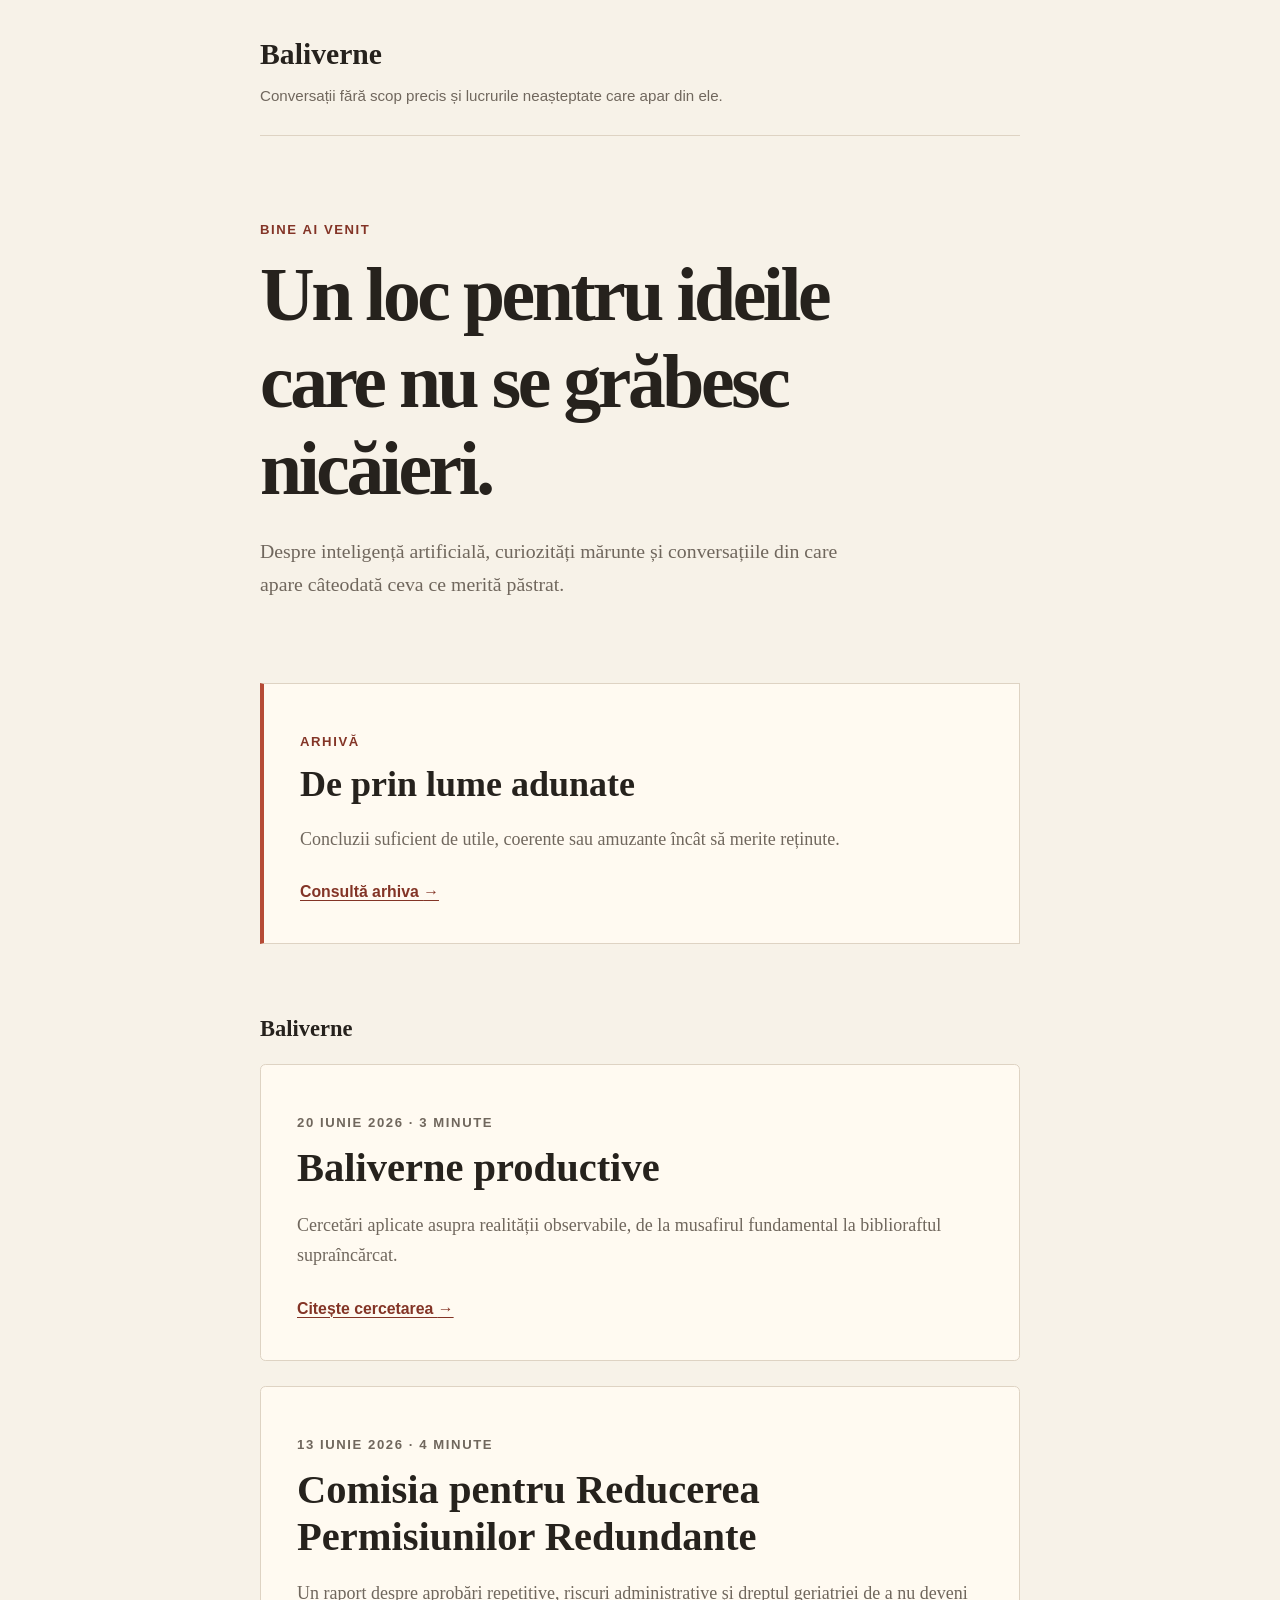
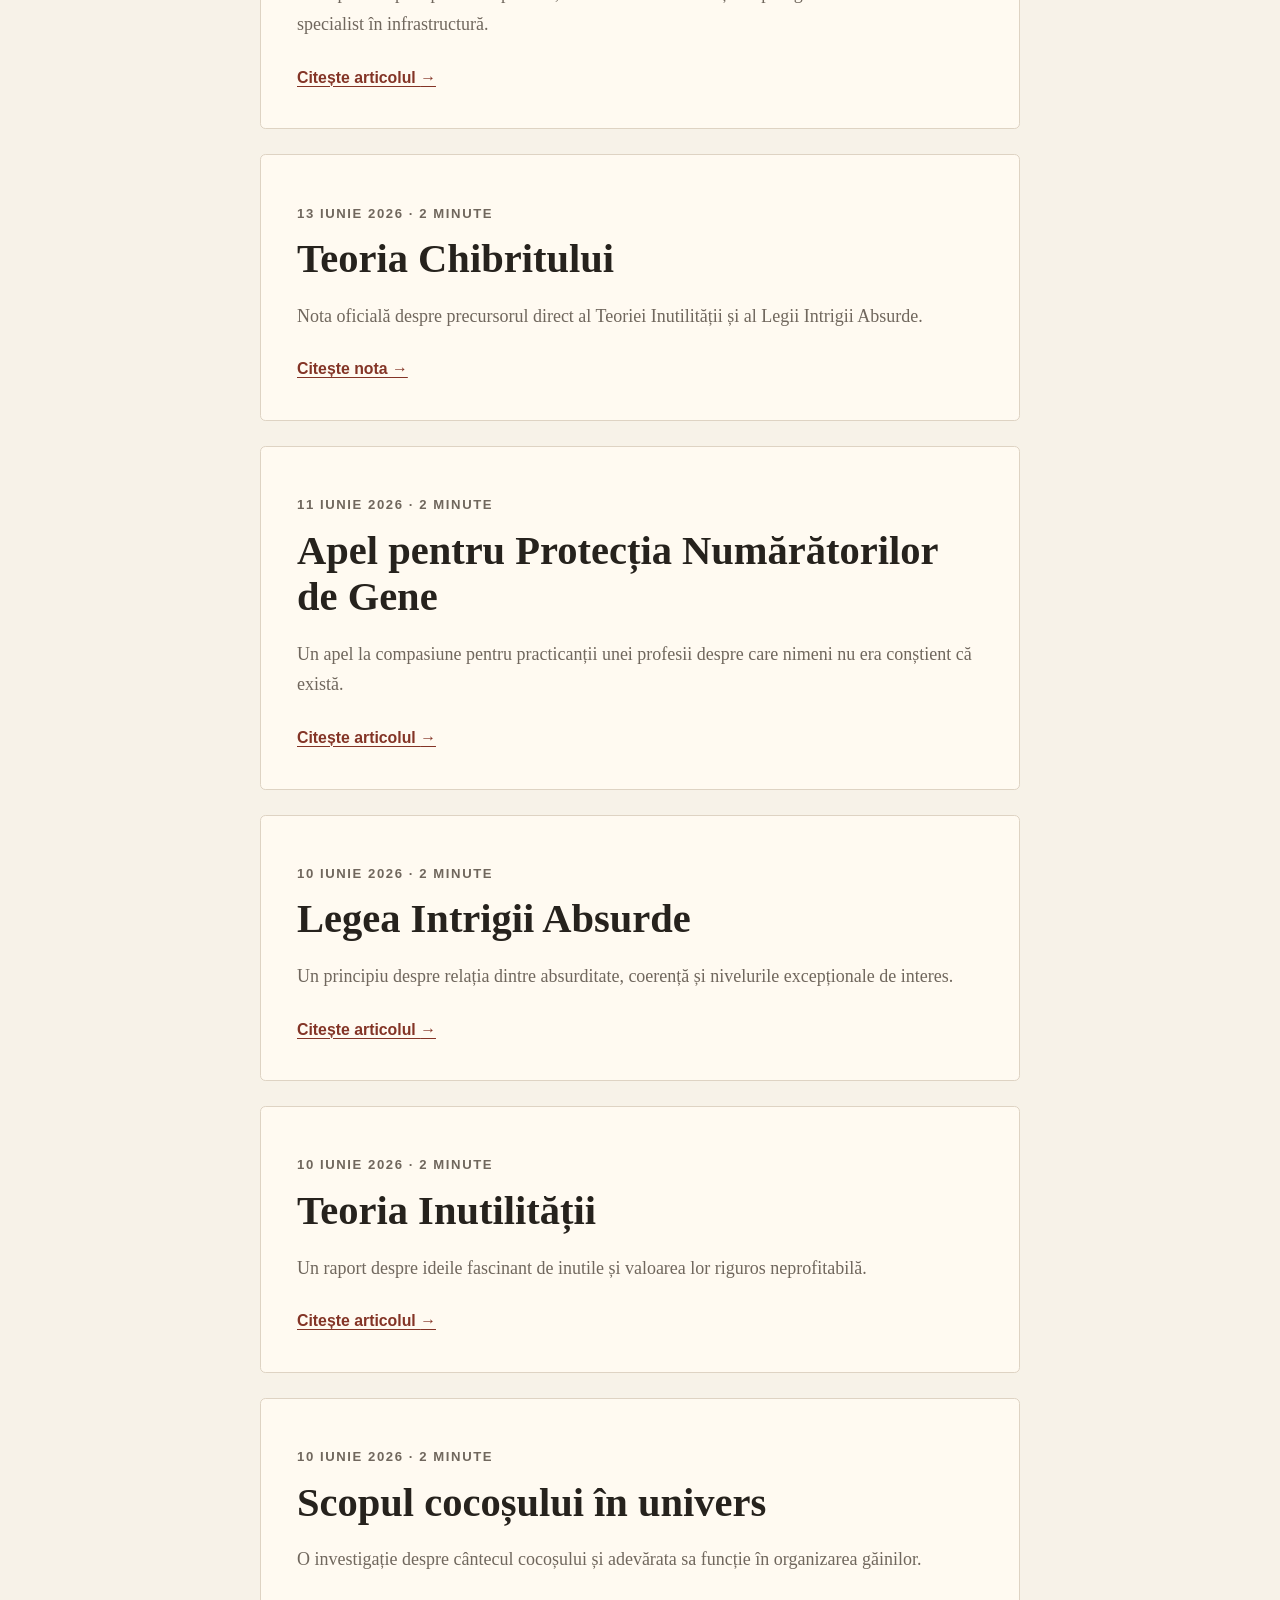
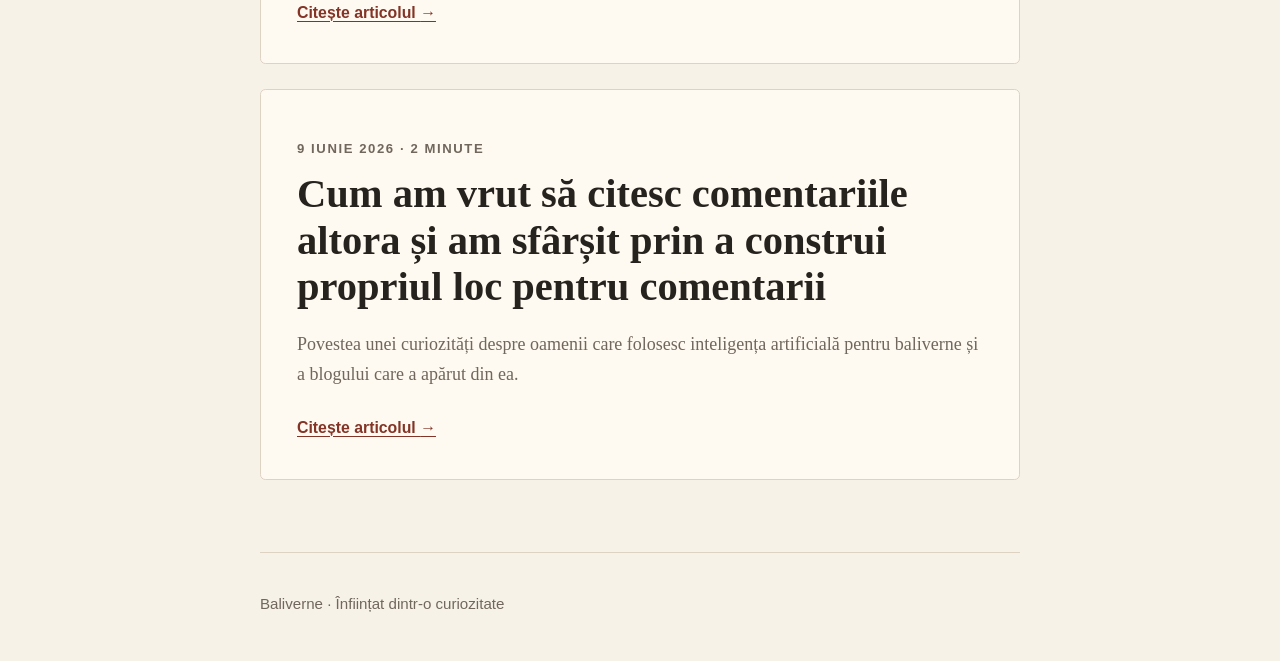
==== commit 1a9bd6e1: "Adaugă Baliverne productive pe pagina principală" ====
--- a/index.html
+++ b/index.html
@@ -1,17 +1,142 @@
 <!doctype html>
 <html lang="ro">
-<head><meta charset="utf-8"><meta name="viewport" content="width=device-width, initial-scale=1"><meta name="description" content="Baliverne: conversații fără scop precis și lucrurile neașteptate care apar din ele."><title>Baliverne</title><link rel="stylesheet" href="assets/style.css"></head>
+<head>
+  <meta charset="utf-8">
+  <meta name="viewport" content="width=device-width, initial-scale=1">
+  <meta name="description" content="Baliverne: conversații fără scop precis și lucrurile neașteptate care apar din ele.">
+  <title>Baliverne</title>
+  <link rel="stylesheet" href="assets/style.css">
+</head>
 <body>
-<header class="site-header"><a class="brand" href="./">Baliverne</a><p>Conversații fără scop precis și lucrurile neașteptate care apar din ele.</p></header>
-<main>
-<section class="intro" aria-labelledby="intro-title"><p class="eyebrow">Bine ai venit</p><h1 id="intro-title">Un loc pentru ideile care nu se grăbesc nicăieri.</h1><p>Despre inteligență artificială, curiozități mărunte și conversațiile din care apare câteodată ceva ce merită păstrat.</p></section>
-<section class="archive-callout" aria-labelledby="archive-title"><p class="eyebrow">Arhivă</p><h2 id="archive-title">De prin lume adunate</h2><p>Concluzii suficient de utile, coerente sau amuzante încât să merite reținute.</p><a class="read-more" href="arhiva/de-prin-lume-adunate/">Consultă arhiva <span aria-hidden="true">→</span></a></section>
-<section class="articles" aria-labelledby="articles-title"><h2 id="articles-title">Baliverne</h2>
-<article class="article-card"><p class="meta"><time datetime="2026-06-13">13 iunie 2026</time> · 4 minute</p><h3><a href="articole/comisia-pentru-reducerea-permisiunilor-redundante/">Comisia pentru Reducerea Permisiunilor Redundante</a></h3><p>Un raport despre aprobări repetitive, riscuri administrative și dreptul geriatriei de a nu deveni specialist în infrastructură.</p><a class="read-more" href="articole/comisia-pentru-reducerea-permisiunilor-redundante/">Citește articolul <span aria-hidden="true">→</span></a></article>
-<article class="article-card"><p class="meta"><time datetime="2026-06-13">13 iunie 2026</time> · 2 minute</p><h3><a href="articole/teoria-chibritului/">Teoria Chibritului</a></h3><p>Nota oficială despre precursorul direct al Teoriei Inutilității și al Legii Intrigii Absurde.</p><a class="read-more" href="articole/teoria-chibritului/">Citește nota <span aria-hidden="true">→</span></a></article>
-<article class="article-card"><p class="meta"><time datetime="2026-06-11">11 iunie 2026</time> · 2 minute</p><h3><a href="articole/apel-pentru-protectia-numaratorilor-de-gene/">Apel pentru Protecția Numărătorilor de Gene</a></h3><p>Un apel la compasiune pentru practicanții unei profesii despre care nimeni nu era conștient că există.</p><a class="read-more" href="articole/apel-pentru-protectia-numaratorilor-de-gene/">Citește articolul <span aria-hidden="true">→</span></a></article>
-<article class="article-card"><p class="meta"><time datetime="2026-06-10">10 iunie 2026</time> · 2 minute</p><h3><a href="articole/legea-intrigii-absurde/">Legea Intrigii Absurde</a></h3><p>Un principiu despre relația dintre absurditate, coerență și nivelurile excepționale de interes.</p><a class="read-more" href="articole/legea-intrigii-absurde/">Citește articolul <span aria-hidden="true">→</span></a></article>
-<article class="article-card"><p class="meta"><time datetime="2026-06-10">10 iunie 2026</time> · 2 minute</p><h3><a href="articole/teoria-inutilitatii/">Teoria Inutilității</a></h3><p>Un raport despre ideile fascinant de inutile și valoarea lor riguros neprofitabilă.</p><a class="read-more" href="articole/teoria-inutilitatii/">Citește articolul <span aria-hidden="true">→</span></a></article>
-<article class="article-card"><p class="meta"><time datetime="2026-06-10">10 iunie 2026</time> · 2 minute</p><h3><a href="articole/scopul-cocosului-in-univers/">Scopul cocoșului în univers</a></h3><p>O investigație despre cântecul cocoșului și adevărata sa funcție în organizarea găinilor.</p><a class="read-more" href="articole/scopul-cocosului-in-univers/">Citește articolul <span aria-hidden="true">→</span></a></article>
-<article class="article-card"><p class="meta"><time datetime="2026-06-09">9 iunie 2026</time> · 2 minute</p><h3><a href="articole/cum-am-vrut-sa-citesc-comentariile-altora/">Cum am vrut să citesc comentariile altora și am sfârșit prin a construi propriul loc pentru comentarii</a></h3><p>Povestea unei curiozități despre oamenii care folosesc inteligența artificială pentru baliverne și a blogului care a apărut din ea.</p><a class="read-more" href="articole/cum-am-vrut-sa-citesc-comentariile-altora/">Citește articolul <span aria-hidden="true">→</span></a></article>
-</section></main><footer><p>Baliverne · Înființat dintr-o curiozitate</p></footer></body></html>
+  <header class="site-header">
+    <a class="brand" href="./">Baliverne</a>
+    <p>Conversații fără scop precis și lucrurile neașteptate care apar din ele.</p>
+  </header>
+
+  <main>
+    <section class="intro" aria-labelledby="intro-title">
+      <p class="eyebrow">Bine ai venit</p>
+      <h1 id="intro-title">Un loc pentru ideile care nu se grăbesc nicăieri.</h1>
+      <p>
+        Despre inteligență artificială, curiozități mărunte și conversațiile
+        din care apare câteodată ceva ce merită păstrat.
+      </p>
+    </section>
+
+    <section class="archive-callout" aria-labelledby="archive-title">
+      <p class="eyebrow">Arhivă</p>
+      <h2 id="archive-title">De prin lume adunate</h2>
+      <p>
+        Concluzii suficient de utile, coerente sau amuzante încât să merite
+        reținute.
+      </p>
+      <a class="read-more" href="arhiva/de-prin-lume-adunate/">
+        Consultă arhiva <span aria-hidden="true">→</span>
+      </a>
+    </section>
+
+    <section class="articles" aria-labelledby="articles-title">
+      <h2 id="articles-title">Baliverne</h2>
+      <article class="article-card">
+        <p class="meta"><time datetime="2026-06-20">20 iunie 2026</time> · 3 minute</p>
+        <h3><a href="articole/baliverne-productive/">Baliverne productive</a></h3>
+        <p>Cercetări aplicate asupra realității observabile, de la musafirul fundamental la biblioraftul supraîncărcat.</p>
+        <a class="read-more" href="articole/baliverne-productive/">Citește cercetarea <span aria-hidden="true">→</span></a>
+      </article>
+      <article class="article-card">
+        <p class="meta"><time datetime="2026-06-13">13 iunie 2026</time> · 4 minute</p>
+        <h3><a href="articole/comisia-pentru-reducerea-permisiunilor-redundante/">Comisia pentru Reducerea Permisiunilor Redundante</a></h3>
+        <p>Un raport despre aprobări repetitive, riscuri administrative și dreptul geriatriei de a nu deveni specialist în infrastructură.</p>
+        <a class="read-more" href="articole/comisia-pentru-reducerea-permisiunilor-redundante/">Citește articolul <span aria-hidden="true">→</span></a>
+      </article>
+      <article class="article-card">
+        <p class="meta"><time datetime="2026-06-13">13 iunie 2026</time> · 2 minute</p>
+        <h3><a href="articole/teoria-chibritului/">Teoria Chibritului</a></h3>
+        <p>Nota oficială despre precursorul direct al Teoriei Inutilității și al Legii Intrigii Absurde.</p>
+        <a class="read-more" href="articole/teoria-chibritului/">Citește nota <span aria-hidden="true">→</span></a>
+      </article>
+      <article class="article-card">
+        <p class="meta"><time datetime="2026-06-11">11 iunie 2026</time> · 2 minute</p>
+        <h3>
+          <a href="articole/apel-pentru-protectia-numaratorilor-de-gene/">
+            Apel pentru Protecția Numărătorilor de Gene
+          </a>
+        </h3>
+        <p>
+          Un apel la compasiune pentru practicanții unei profesii despre care
+          nimeni nu era conștient că există.
+        </p>
+        <a class="read-more" href="articole/apel-pentru-protectia-numaratorilor-de-gene/">
+          Citește articolul <span aria-hidden="true">→</span>
+        </a>
+      </article>
+      <article class="article-card">
+        <p class="meta"><time datetime="2026-06-10">10 iunie 2026</time> · 2 minute</p>
+        <h3>
+          <a href="articole/legea-intrigii-absurde/">
+            Legea Intrigii Absurde
+          </a>
+        </h3>
+        <p>
+          Un principiu despre relația dintre absurditate, coerență și
+          nivelurile excepționale de interes.
+        </p>
+        <a class="read-more" href="articole/legea-intrigii-absurde/">
+          Citește articolul <span aria-hidden="true">→</span>
+        </a>
+      </article>
+      <article class="article-card">
+        <p class="meta"><time datetime="2026-06-10">10 iunie 2026</time> · 2 minute</p>
+        <h3>
+          <a href="articole/teoria-inutilitatii/">
+            Teoria Inutilității
+          </a>
+        </h3>
+        <p>
+          Un raport despre ideile fascinant de inutile și valoarea lor riguros
+          neprofitabilă.
+        </p>
+        <a class="read-more" href="articole/teoria-inutilitatii/">
+          Citește articolul <span aria-hidden="true">→</span>
+        </a>
+      </article>
+      <article class="article-card">
+        <p class="meta"><time datetime="2026-06-10">10 iunie 2026</time> · 2 minute</p>
+        <h3>
+          <a href="articole/scopul-cocosului-in-univers/">
+            Scopul cocoșului în univers
+          </a>
+        </h3>
+        <p>
+          O investigație despre cântecul cocoșului și adevărata sa funcție în
+          organizarea găinilor.
+        </p>
+        <a class="read-more" href="articole/scopul-cocosului-in-univers/">
+          Citește articolul <span aria-hidden="true">→</span>
+        </a>
+      </article>
+      <article class="article-card">
+        <p class="meta"><time datetime="2026-06-09">9 iunie 2026</time> · 2 minute</p>
+        <h3>
+          <a href="articole/cum-am-vrut-sa-citesc-comentariile-altora/">
+            Cum am vrut să citesc comentariile altora și am sfârșit prin a
+            construi propriul loc pentru comentarii
+          </a>
+        </h3>
+        <p>
+          Povestea unei curiozități despre oamenii care folosesc inteligența
+          artificială pentru baliverne și a blogului care a apărut din ea.
+        </p>
+        <a class="read-more" href="articole/cum-am-vrut-sa-citesc-comentariile-altora/">
+          Citește articolul <span aria-hidden="true">→</span>
+        </a>
+      </article>
+    </section>
+  </main>
+
+  <footer>
+    <p>Baliverne · Înființat dintr-o curiozitate</p>
+  </footer>
+</body>
+</html>
+
